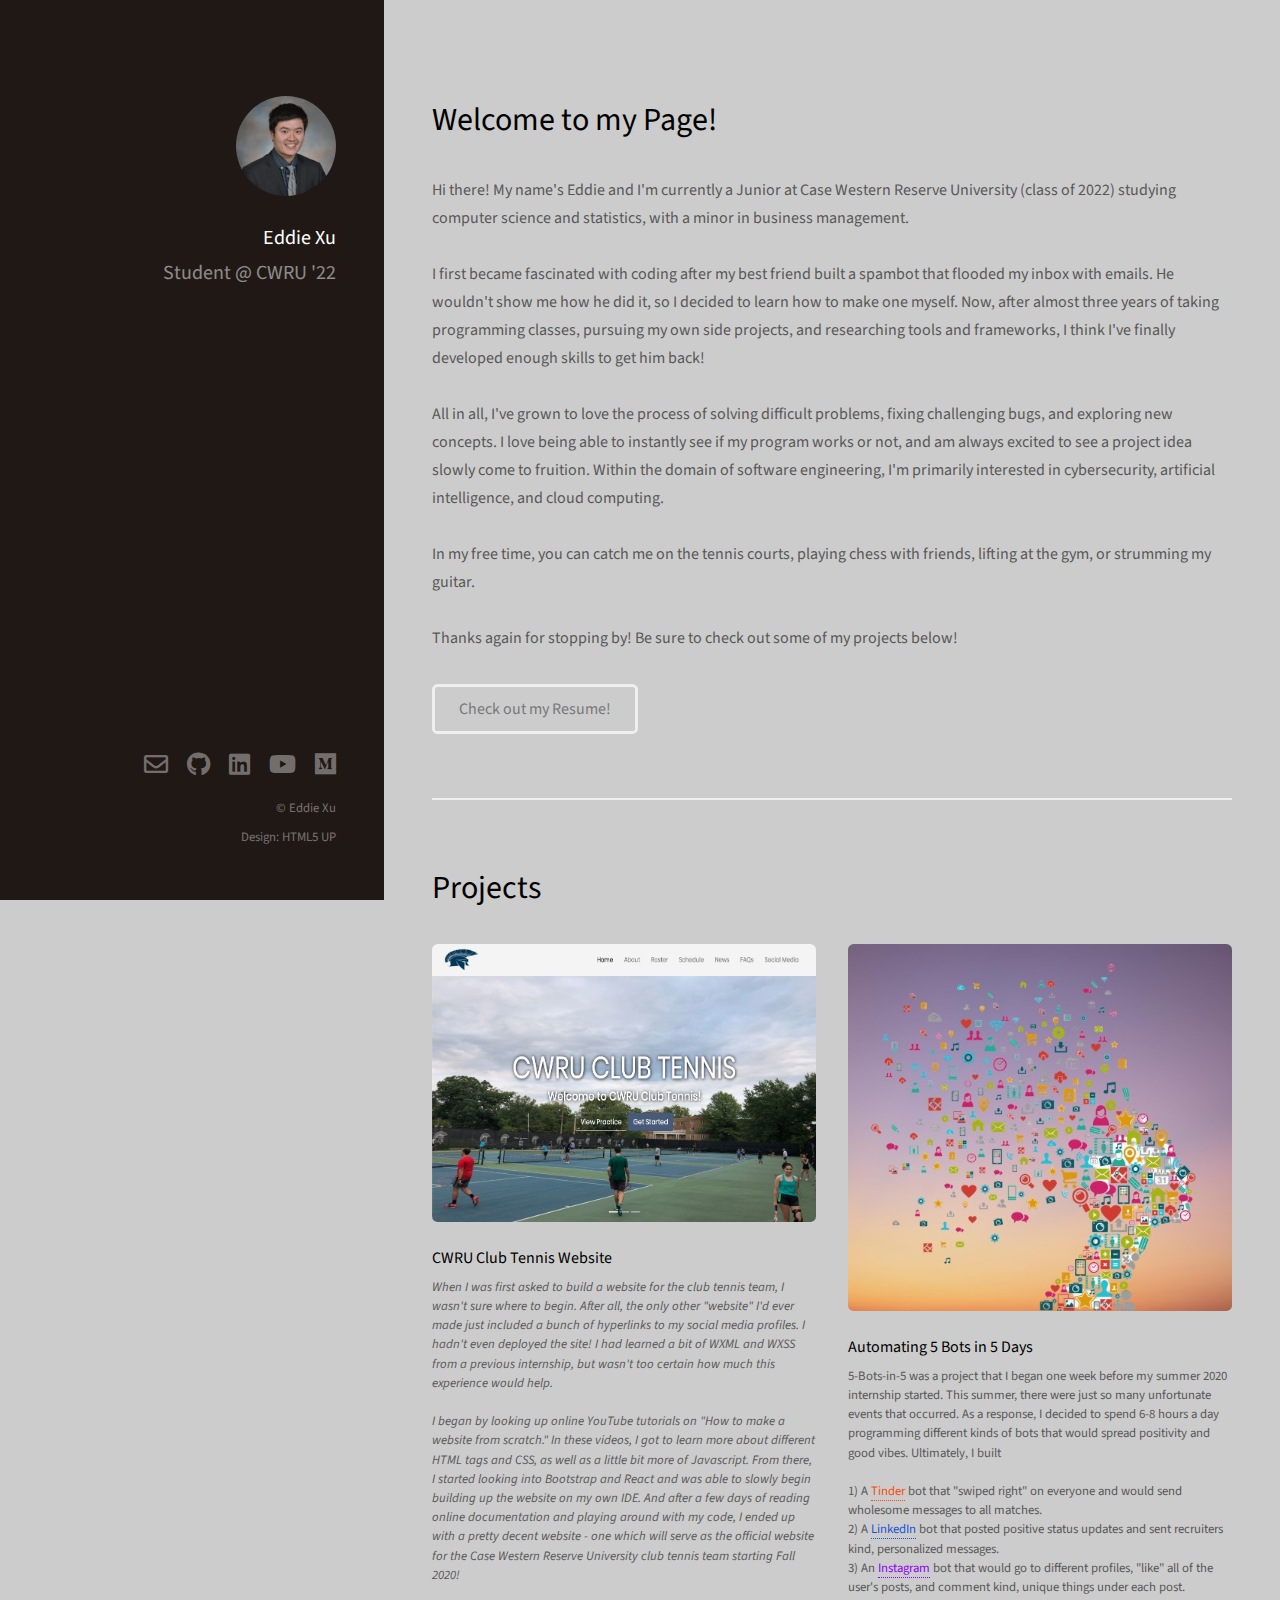
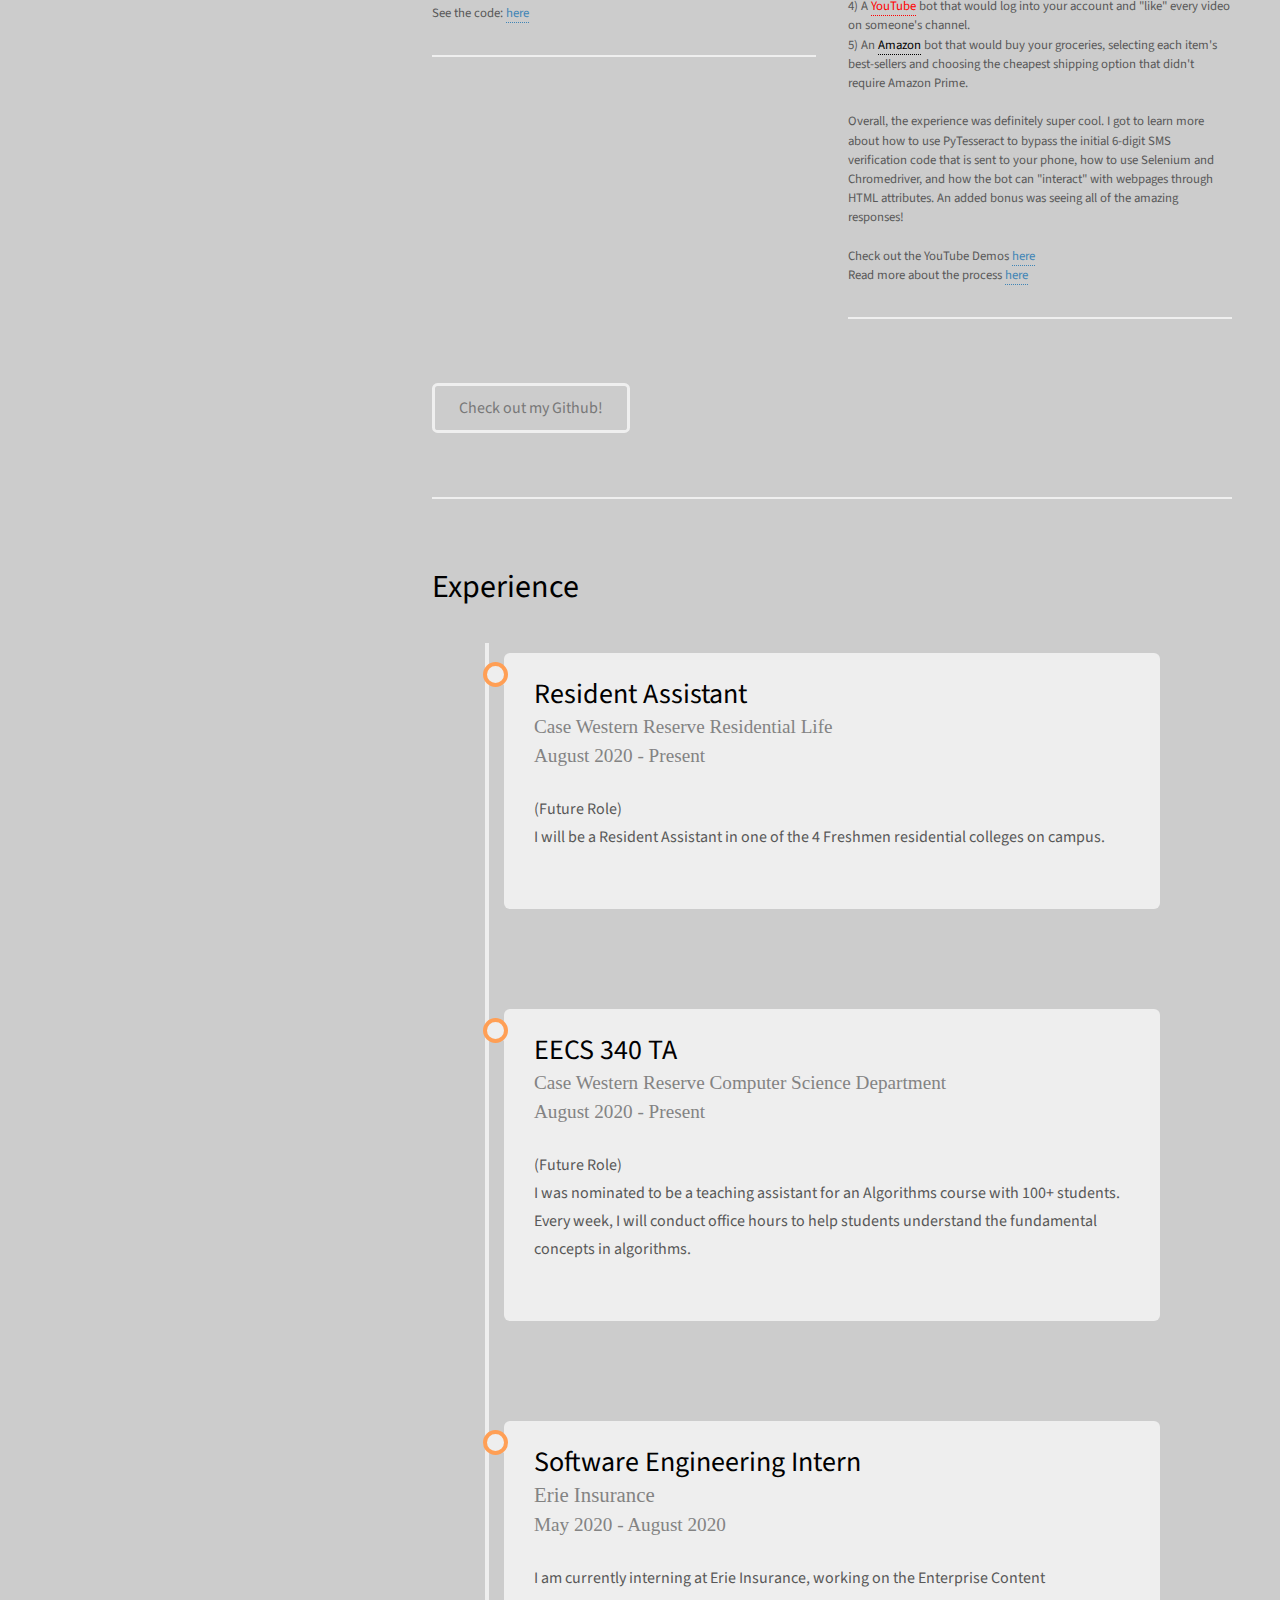
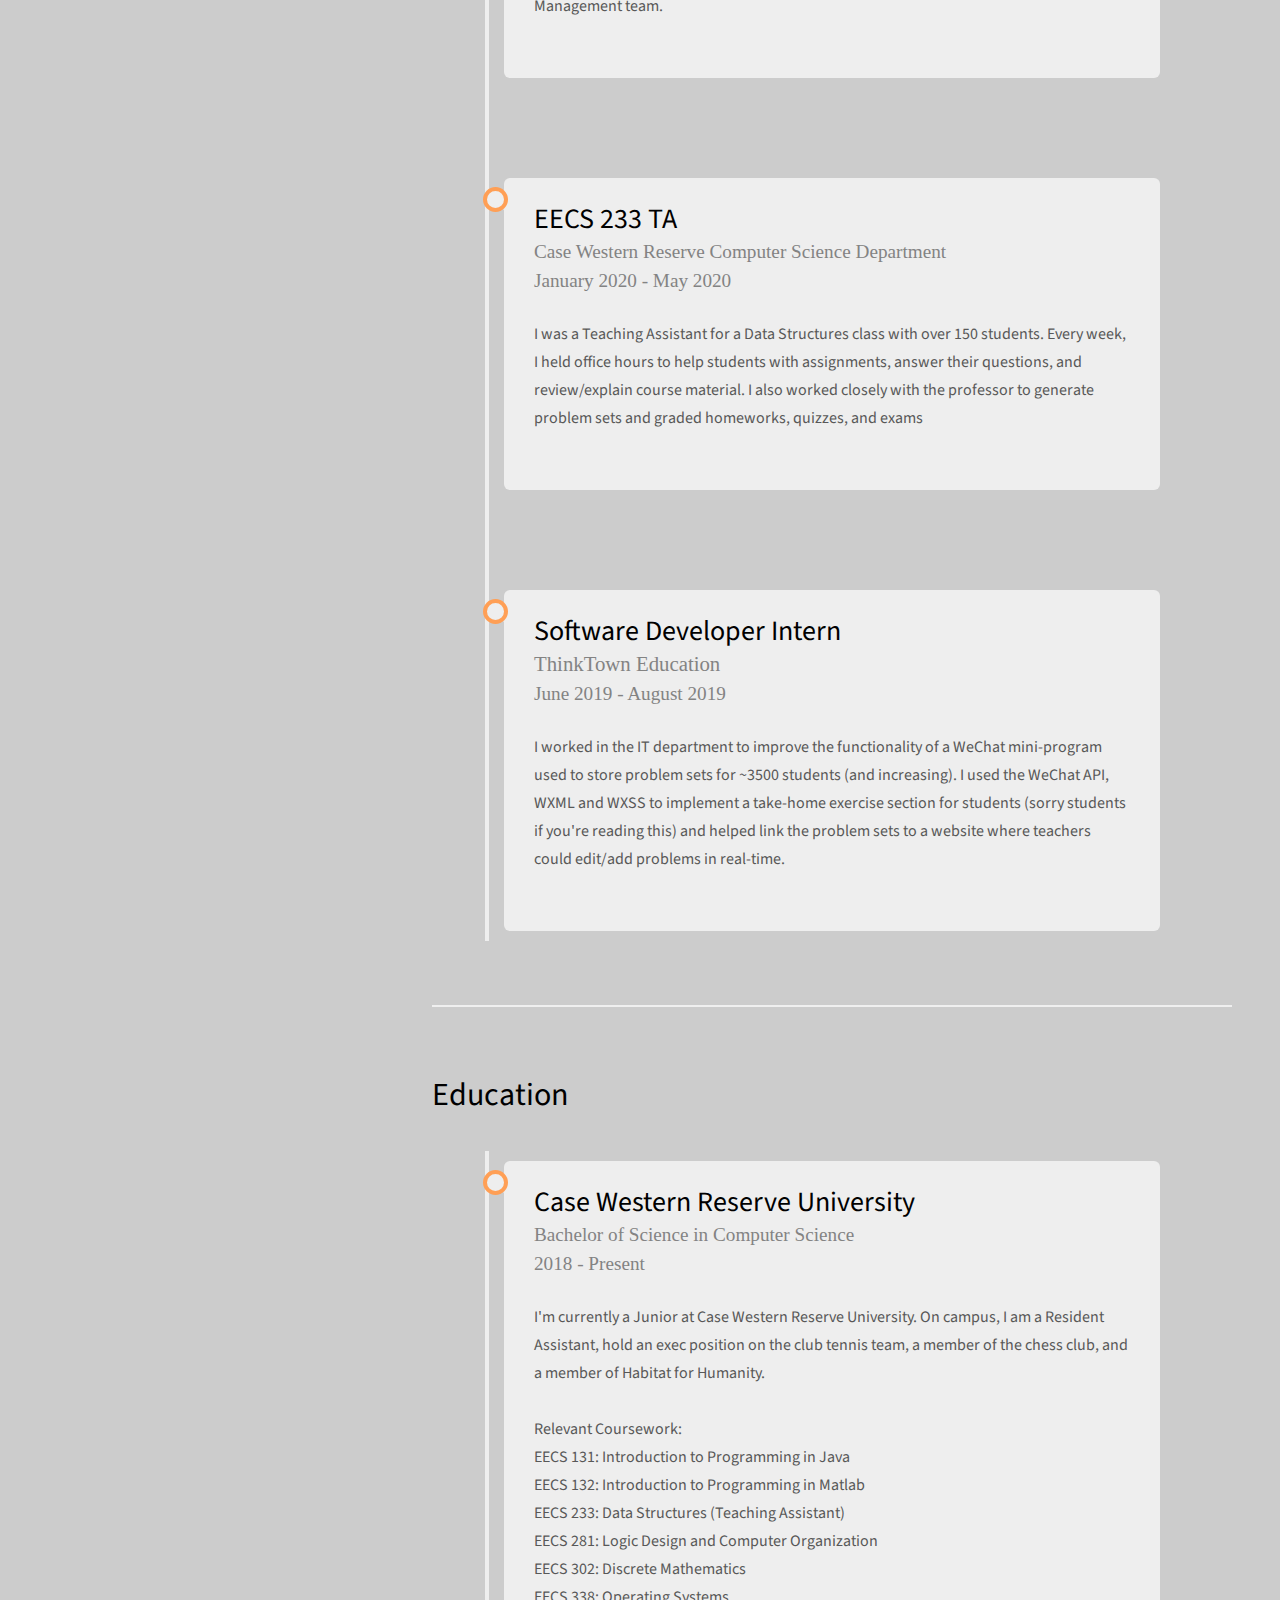
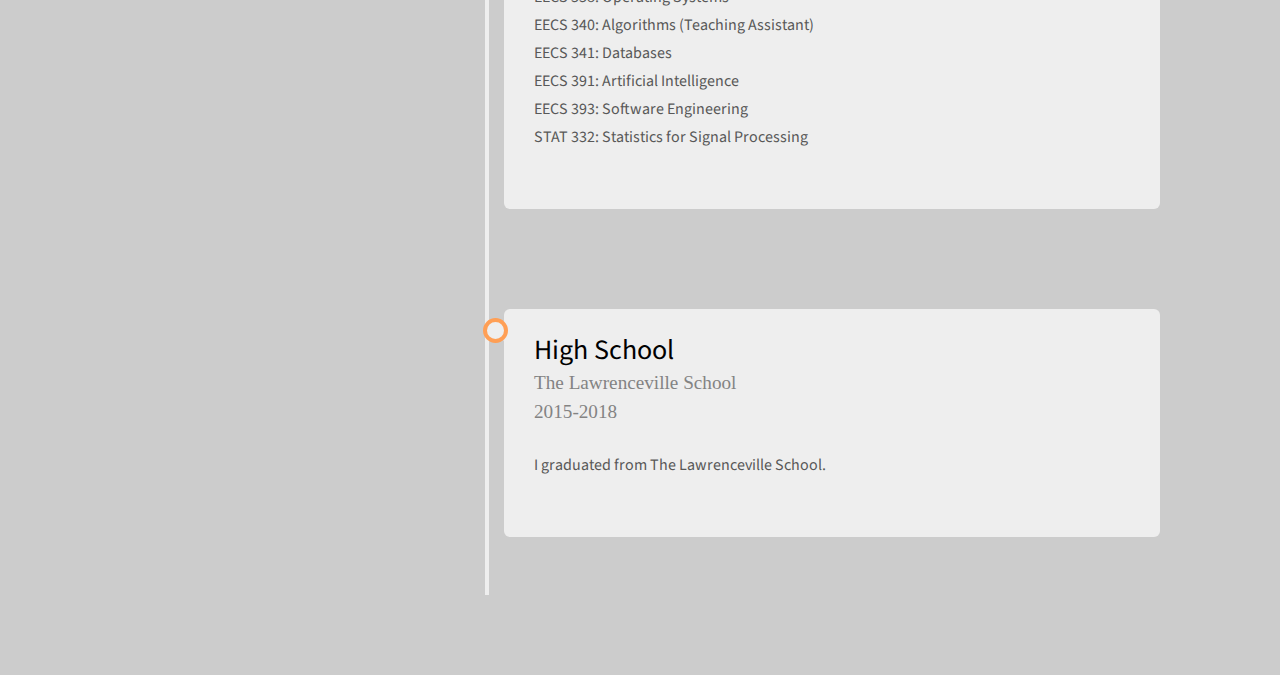
==== eddiexu123.html @ 720668e6 "Updated website" ====
<!DOCTYPE HTML>
<!--
	Strata by HTML5 UP
	html5up.net | @ajlkn
	Free for personal and commercial use under the CCA 3.0 license (html5up.net/license)
-->
<html>
	<head>
		<link rel="icon" href="https://encrypted-tbn0.gstatic.com/images?q=tbn:ANd9GcTIKmUkwgBymDZNX4EAbMFmcF3PbiPDv_qMuWiGupL3KAGwLGal">
		<title>Eddie Xu</title>
		<meta charset="utf-8" />
		<meta name="viewport" content="width=device-width, initial-scale=1, user-scalable=no" />
		<link rel="stylesheet" href="assets/css/main.css" />
	</head>
	<body class="is-preload">

		<!-- Header -->
			<header id="header">
				<div class="inner">
					<a href="#" class="image avatar"><img src="images/avatar.png" alt="headshot of me" /></a>
					<h1><strong>Eddie Xu</strong></h1>
					<h1>Student @ CWRU '22</h1>
					<h1></h1>
				</div>
			</header>
		<!-- Main -->
			<div id="main">
				<!-- One --> 
					<section id="one">
						<header class="major">
							<h2>Welcome to my Page!</h2>
						</header>
						<p>Hi there! My name's Eddie and I'm currently a Junior at Case Western Reserve University (class of 2022) studying computer science
                            and statistics, with a minor in business management. 
                            <br/>
                            <br/>
							I first became fascinated with coding after my best friend built a spambot that flooded
							my inbox with emails. He wouldn't show me how he did it, so I decided to learn how to make one myself.
							 Now, after almost three years of taking programming
							classes, pursuing my own side projects, and researching tools and frameworks, I think I've finally developed enough
							skills to get him back! <br/> <br/>
							All in all, I've grown to love the process of solving difficult problems, fixing challenging bugs, and exploring new concepts.
							I love being able to instantly see if my program works or not, and am always excited to see a project idea slowly come to fruition. Within the domain of software engineering, I'm primarily interested
							in cybersecurity, artificial intelligence, and cloud computing.
                        <br/>
                        <br/>
						In my free time, you can catch me on the tennis courts, playing chess with friends, lifting at the gym, 
						or strumming my guitar.
						<br/>
						<br/>
						Thanks again for stopping by! Be sure to check out some of my projects below!
                        </p>
                        <ul class="actions">
							<li><a href="resume.html" target="_blank" class="button">Check out my Resume!</a></li>
						</ul>
					</section>

				<!-- Two -->
					<section id="two">
						<h2>Projects</h2>
						<div class="row">
							<article class="col-6 col-12-xsmall work-item">
								<a href="http://eddiexu123.com/Club_Tennis.github.io/" target="_blank" class="image fit thumb"><img src="images/ResizedTennis.png" alt="" /></a>
								<h3>CWRU Club Tennis Website</h3>
								<p><em>When I was first asked to build a website for the club tennis team, I wasn't sure where to begin. After all, the only 
									other "website" I'd ever made just included a bunch of hyperlinks to my social media profiles. I hadn't even deployed the site!
									I had learned a bit of WXML and WXSS from a previous internship, but wasn't too certain how much this experience would help.
									<br/>
									<br/>
									I began by looking up online YouTube tutorials on "How to make a website from scratch." 
									In these videos, I got to learn more about different HTML tags and CSS, as well as a little bit more of Javascript. From there, I started looking into Bootstrap and React and 
									was able to slowly begin building up the website on my own IDE. 
									And after a few days of reading online documentation and playing around with my code, I ended up with a pretty decent website - one which will 
									serve as the official website for the Case Western Reserve University club tennis team starting Fall 2020!
								</em>
								<br>
								<br>See the code: <a href="https://github.com/EddieXu123/Club_Tennis.github.io" target="_blank">here</a><br>

								</p>
								<hr />
							</article>
							<article class="col-6 col-12-xsmall work-item">
								<a href="https://medium.com/@eddiexu82/automating-5-bots-in-5-days-to-spread-positivity-fb41938378a8?sk=57a94dd1039ff2979ae5fad5c39fa1f2" target="_blank" class="image fit thumb"><img src="images/5BotsSecond.jpg" alt="" /></a>
								<h3>Automating 5 Bots in 5 Days</h3>
								<p><em></em>
									5-Bots-in-5 was a project that I began one week before my summer 2020 internship started. This summer,
									there were just so many unfortunate events that occurred. As a response, I decided to spend 6-8 hours
									a day programming different kinds of bots that would spread positivity and good vibes. Ultimately, I built <br/> <br/>
									
								1) A <a href="https://github.com/EddieXu123/Tinder-Bot" target="_blank" style="color: rgb(243, 78, 13);">Tinder</a> bot that "swiped right" on everyone and would send wholesome messages to all matches. <br/>
									2) A <a href="https://github.com/EddieXu123/LinkedIn-Bot" target="_blank" style="color: rgb(23, 84, 216);">LinkedIn</a> bot that posted positive status updates and sent recruiters kind, personalized messages. <br/>
									3) An <a href="https://github.com/EddieXu123/Instagram-Bot" target="_blank" style="color: rgb(140, 0, 255);">Instagram</a> bot that would go to different profiles, "like" all of the user's posts, and comment kind, unique things under each post. <br/>
									4) A <a href="https://github.com/EddieXu123/YouTube-Bot" target="_blank" style="color: rgb(255, 0, 0);">YouTube</a> bot that would log into your account and "like" every video on someone's channel. <br/>
									5) An <a href="https://github.com/EddieXu123/Amazon-Bot" target="_blank" style="color: black;">Amazon</a> bot that would buy your groceries, selecting each item's best-sellers and choosing the cheapest shipping option that didn't require Amazon Prime.<br/> <br/>
									
									Overall, the experience was definitely super cool. I got to learn more about how to use PyTesseract to bypass the initial 6-digit SMS verification code that is sent to your phone,
									how to use Selenium and Chromedriver, and how the bot can "interact" with webpages through HTML attributes. An added bonus was seeing all of the amazing responses!
									
									<br>
								<br>Check out the YouTube Demos <a href="https://www.youtube.com/watch?v=eAk1ycmsU3k&list=PLg76_aKUZhsm9QYF74HHSk4WILZ9sQ-uK" target="_blank">here</a>
								<br>Read more about the process <a href="https://medium.com/@eddiexu82/automating-5-bots-in-5-days-to-spread-positivity-fb41938378a8?sk=57a94dd1039ff2979ae5fad5c39fa1f2" target="_blank">here</a><br>
								</p>
								<hr/>
							</article>
						</div>
						<ul class="actions">
							<li><a href="https://github.com/eddiexu123" target="_blank" class="button">Check out my Github!</a></li>
						</ul>
					</section>

					<section id="three">
						<h2>Experience</h2>
					

						<div class="timeline">
							<div class="container left">
								<div class="content">
								  <h4 style="font-size: 175%;">Resident Assistant</h4>
								  <h7 style="font-size: 120%;">Case Western Reserve Residential Life
									  <br/>August 2020 - Present</h7>
								  <p>(Future Role)<br/> I will be a Resident Assistant in one of the 4 Freshmen residential colleges on campus.
								  </p>
								</div>
							  </div>
							  <div>
								<h2>
									<br/>
								</h2>
							</div>
							<div class="container left">
							  <div class="content">
								<h4 style="font-size: 175%;">EECS 340 TA</h4>
								<h7 style="font-size: 120%;">Case Western Reserve Computer Science Department
									<br/>August 2020 - Present</h7>
								<p>(Future Role)<br/> I was nominated to be a teaching assistant for an Algorithms course with 100+ students. 
									Every week, I will conduct office hours to help students understand the fundamental concepts in algorithms.
								</p>
							  </div>
							</div>
							<div>
								<h2>
									<br/>
								</h2>
							</div>
							<div class="container left">
								<div class="content">
								<h4 style="font-size: 175%;">Software Engineering Intern</h4>
								<h7 style="font-size: 130%;">Erie Insurance</h7>
								<h7 style="font-size: 120%;"><br/>May 2020 - August 2020</h7>
								<p>I am currently interning at Erie Insurance, working on the Enterprise Content Management team.
									<!--At Erie Insurance, I worked on the Enterprise Content Management team to write JUnit test classes to improve 
									code coverage. For my intern project, I built an app...-->
								</p>
								</div>
							  </div>
							  <div>
								<h2>
									<br/>
								</h2>
							</div>
							  <div class="container left">
								<div class="content">
									<h4 style="font-size: 175%;">EECS 233 TA</h4>
									<h7 style="font-size: 120%;">Case Western Reserve Computer Science Department<br/>January 2020 - May 2020</h7>
									<p>I was a Teaching Assistant for a Data Structures class with over 150 students. Every week,
										I held office hours to help students with assignments, answer their questions, and review/explain
										course material. I also worked closely with the professor to generate problem sets
										and graded homeworks, quizzes, and exams
									</p>
								</div>
							  </div>
							  <div>
								<h2>
									<br/>
								</h2>
							</div>
							  <div class="container left">
								<div class="content">
									<h4 style="font-size: 175%;">Software Developer Intern</h4>
									<h7 style="font-size: 130%;">ThinkTown Education</h7>
									<h7 style="font-size: 120%;"><br/>June 2019 - August 2019</h7>
									<p>I worked in the IT department to improve the functionality of
										a WeChat mini-program used to store problem sets for ~3500 students (and increasing).
										I used the WeChat API, WXML and WXSS to implement a take-home exercise section for students 
										(sorry students if you're reading this) and helped link the problem sets to a website where
										teachers could edit/add problems in real-time.
									</p>
								</div>
							  </div>
						</div>
					</section>


					<section id="three">
						<h2>Education</h2>
					

						<div class="timeline">
							<div class="container left">
							  <div class="content">
								<h4 style="font-size: 175%;">Case Western Reserve University</h4>
								<h7 style="font-size: 120%;">Bachelor of Science in Computer Science <br/> 2018 - Present</h7>
								<p>I'm currently a Junior at Case Western Reserve University. On campus, I am 
									a Resident Assistant, hold an exec position on the club tennis team, a member of the chess
									club, and a member of Habitat for Humanity.
									<br/> <br/>
									Relevant Coursework: <br/>
									EECS 131: Introduction to Programming in Java<br/>
									EECS 132: Introduction to Programming in Matlab<br/>
									EECS 233: Data Structures (Teaching Assistant) <br/>
									EECS 281: Logic Design and Computer Organization<br/>
									EECS 302: Discrete Mathematics<br/>
									EECS 338: Operating Systems <br/>
									EECS 340: Algorithms (Teaching Assistant)<br/>
									EECS 341: Databases <br/>
									EECS 391: Artificial Intelligence <br/>
									EECS 393: Software Engineering<br/>
									STAT 332: Statistics for Signal Processing
								</p>
							  </div>
							</div>
							<div>
								<h2>
									<br/>
								</h2>
							</div>
							<div class="container left">
								<div class="content">
								<h4 style="font-size: 175%;">High School</h4>
								<h7 style="font-size: 120%;">The Lawrenceville School<br/>2015-2018</h7>
								<p>I graduated from The Lawrenceville School.
								</p>
								</div>
							  </div>
							  <div>
								<h2>
									<br/>
								</h2>
							
						</div>
					</section>
			</div>

		<!-- Footer -->
			<footer id="footer">
				<div class="inner">
					<ul class="icons">
						<li><a href="mailto:eddiexu82@gmail.com" target="_blank" class="icon fa-envelope"></a><span class="label"></span></li>
						<li><a href="https://github.com/eddiexu123" target="_blank" class="icon brands fa-github"><span class="label">Github</span></a></li>
						<li><a href="https://linkedin.com/in/eddiexu123/" target="_blank" class="icon brands fa-linkedin"><span class="label">LinkedIn</span></a></li>
						<li><a href="https://www.youtube.com/channel/UCbD7T3iajJLVrRbjrKz-dlQ" target="_blank" class="icon brands fab fa-youtube"><span class="label">YouTube</span></a></li>
						<li><a href="https://medium.com/@eddiexu82" target="_blank" class="icon brands fab fa-medium"><span class="label">Medium</span></a></li>
                    </ul>
					<ul class="copyright">
						<li>&copy; Eddie Xu</li><li>Design: <a href="http://html5up.net" target="_blank" style="border-bottom: none;">HTML5 UP</a></li>
					</ul>
				</div>
			</footer>

		<!-- Scripts -->
			<script src="assets/js/jquery.min.js"></script>
			<script src="assets/js/jquery.poptrox.min.js"></script>
			<script src="assets/js/browser.min.js"></script>
			<script src="assets/js/breakpoints.min.js"></script>
			<script src="assets/js/util.js"></script>
			<script src="assets/js/main.js"></script>

	</body>
</html>
---- assets/css/main.css ----
@import url("fontawesome-all.min.css");
@import url("https://fonts.googleapis.com/css?family=Source+Sans+Pro:400,400italic");

/*
	Strata by HTML5 UP
	html5up.net | @ajlkn
	Free for personal and commercial use under the CCA 3.0 license (html5up.net/license)
*/

html, body, div, span, applet, object,
iframe, h1, h2, h3, h4, h5, h6, p, blockquote,
pre, a, abbr, acronym, address, big, cite,
code, del, dfn, em, img, ins, kbd, q, s, samp,
small, strike, strong, sub, sup, tt, var, b,
u, i, center, dl, dt, dd, ol, ul, li, fieldset,
form, label, legend, table, caption, tbody,
tfoot, thead, tr, th, td, article, aside,
canvas, details, embed, figure, figcaption,
footer, header, hgroup, menu, nav, output, ruby,
section, summary, time, mark, audio, video {
	margin: 0;
	padding: 0;
	border: 0;
	font-size: 100%;
	font: inherit;
	vertical-align: baseline;}

article, aside, details, figcaption, figure,
footer, header, hgroup, menu, nav, section {
	display: block;}

body {
	line-height: 1;
}

ol, ul {
	list-style: none;
}

blockquote, q {
	quotes: none;
}

	blockquote:before, blockquote:after, q:before, q:after {
		content: '';
		content: none;
	}

table {
	border-collapse: collapse;
	border-spacing: 0;
}

body {
	-webkit-text-size-adjust: none;
}

mark {
	background-color: transparent;
	color: inherit;
}

input::-moz-focus-inner {
	border: 0;
	padding: 0;
}

input, select, textarea {
	-moz-appearance: none;
	-webkit-appearance: none;
	-ms-appearance: none;
	appearance: none;
}

/* Basic */

	html {
		box-sizing: border-box;
	}

	*, *:before, *:after {
		box-sizing: inherit;
	}

	body {
		background: #fff;
	}

		body.is-preload *, body.is-preload *:before, body.is-preload *:after {
			-moz-animation: none !important;
			-webkit-animation: none !important;
			-ms-animation: none !important;
			animation: none !important;
			-moz-transition: none !important;
			-webkit-transition: none !important;
			-ms-transition: none !important;
			transition: none !important;
		}

	body, input, select, textarea {
		color: #585858;
		font-family: "Source Sans Pro", Helvetica, sans-serif;
		font-size: 16pt;
		font-weight: 400;
		line-height: 1.75em;
	}

	a {
		-moz-transition: color 0.2s ease-in-out, border-color 0.2s ease-in-out;
		-webkit-transition: color 0.2s ease-in-out, border-color 0.2s ease-in-out;
		-ms-transition: color 0.2s ease-in-out, border-color 0.2s ease-in-out;
		transition: color 0.2s ease-in-out, border-color 0.2s ease-in-out;
		border-bottom: dotted 1px;
		color: #4085b6;
		text-decoration: none;
	}

		a:hover {
			border-bottom-color: transparent;
			color: rgb(75, 103, 124) !important;
			text-decoration: none;
		}

	strong, b {
		color: #535353;
		font-weight: 400;
	}

	em, i {
		font-style: italic;
	}

	p {
		margin: 0 0 2em 0;
	}

	h1, h2, h3, h4, h5, h6 {
		color: #000000;
		font-weight: 400;
		line-height: 1em;
		margin: 0 0 1em 0;
	}

		h1 a, h2 a, h3 a, h4 a, h5 a, h6 a {
			color: inherit;
			text-decoration: none;
		}

	h1 {
		font-size: 2em;
		line-height: 1.5em;
	}

	h2 {
		font-size: 2em;
		line-height: 1.5em;
	}

	h3 {
		font-size: 1.25em;
		line-height: 1.5em;
	}

	h4 {
		font-size: 1.1em;
		line-height: 1.5em;
	}

	h5 {
		font-size: 0.9em;
		line-height: 1.5em;
	}

	h6 {
		font-size: 0.7em;
		line-height: 1.5em;
	}

	sub {
		font-size: 0.8em;
		position: relative;
		top: 0.5em;
	}

	sup {
		font-size: 0.8em;
		position: relative;
		top: -0.5em;
	}

	hr {
		border: 0;
		border-bottom: solid 2px #efefef;
		margin: 2em 0;
	}

		hr.major {
			margin: 3em 0;
		}

	blockquote {
		border-left: solid 6px #efefef;
		font-style: italic;
		margin: 0 0 2em 0;
		padding: 0.5em 0 0.5em 1.5em;
	}

	code {
		background: #f7f7f7;
		border-radius: 0.35em;
		border: solid 2px #efefef;
		font-family: "Courier New", monospace;
		font-size: 0.9em;
		margin: 0 0.25em;
		padding: 0.25em 0.65em;
	}

	pre {
		-webkit-overflow-scrolling: touch;
		font-family: "Courier New", monospace;
		font-size: 0.9em;
		margin: 0 0 2em 0;
	}

		pre code {
			display: block;
			line-height: 1.75em;
			padding: 1em 1.5em;
			overflow-x: auto;
		}

	.align-left {
		text-align: left;
	}

	.align-center {
		text-align: center;
	}

	.align-right {
		text-align: right;
	}

	* {
		box-sizing: border-box;
	  }
	  
	  /* Set a background color */
	  body {
		background-color: #cccccc;
		font-family: "Source Sans Pro", Helvetica, sans-serif;
	  }
	  
	  /* The actual timeline (the vertical ruler) */
	  .timeline {
		position: relative;
		max-width: 1000px;
		margin: 0 auto;
	  }
	  
	  /* The actual timeline (the vertical ruler) */
	  .timeline::after {
		content: '';
		position: absolute;
		width: 4px;
		background-color: rgb(238, 238, 238);
		top: 0;
		bottom: 0;
		left: 7%;
		margin-left: -3px;
	  }
	  
	  /* Container around content */
	  .container {
		padding: 10px 40px;
		position: relative;
		background-color: inherit;
		width: 50%;
	  }
	  
	  /* Place the container to the left */
	  .left {
		left: 0;
	  }
	  
	  /* Place the container to the right */
	  .right {
		left: 50%;
	  }

	  /* Add arrows to the right container (pointing left) */
	  .right::before {
		content: " ";
		height: 0;
		position: absolute;
		top: 22px;
		width: 0;
		z-index: 1;
		left: 30px;
		border: medium solid rgb(238, 238, 238);
		border-width: 10px 10px 10px 0;
		border-color: transparent rgb(238, 238, 238) transparent transparent;
	  }

	  /* The circles on the timeline */
	  .container::after {
		content: '';
		position: absolute;
		width: 25px;
		height: 25px;
		right: 94%;
		background-color: rgb(238, 238, 238);
		border: 4px solid #FF9F55;
		top: 19px;
		border-radius: 50%;
		z-index: 1;
	  }
	  
	  /* Fix the circle for containers on the right side */
	  .right::after {
		left: -16px;
	  }
	  
	  /* The actual content */
	  .content {
		padding: 20px 30px;
		background-color: rgb(238, 238, 238);
		position: relative;
		border-radius: 6px;
	  }

	  .content h7 {
		  font-family: 'Times New Roman', Times, serif;
		  position: relative;
		  top: -30px;
		  color: rgb(131, 131, 131);
	  }

	  .content p {
		  position: relative;
		  top: -6px;
	  }

	  /* Add arrows to the right container (pointing left) */
.left::before {
	content: " ";
	height: 0;
	position: absolute;
	top: 22px;
	width: 0;
	z-index: 1;
	left: 30px;
	border: medium solid rgb(238, 238, 238);
	border-width: 10px 10px 10px 0;
	border-color: transparent rgb(238, 238, 238) transparent transparent;
  }
	  
	  /* Media queries - Responsive timeline on screens less than 600px wide */
	  @media screen and (max-width: 600px) {
	  /* Place the timelime to the left */
		.timeline::after {
			position: relative;
		  	left: 4%;
		}
	  
	  /* Full-width containers */
		.container {
		  width: 100%;
		  padding-left: 70px;
		  padding-right: 25px;
		}
	  
	  /* Make sure that all arrows are pointing leftwards */
		.container::before {
		  left: 60px;
		  border: medium solid rgb(238, 238, 238);
		  border-width: 10px 10px 10px 0;
		  border-color: transparent rgb(238, 238, 238) transparent transparent;
		}
	  
	  /* Make sure all circles are at the same spot */
		.left::after, .right::after {
		  left: 15px;
		}
	  
	  /* Make all right containers behave like the left ones */
		.right {
		  left: 0%;
		}
	  }
/* Container */
	.container {
		margin: 0 auto;
		max-width: calc(100% - 4em);
		width: 100%;
	}

		.container.xsmall {
			width: 25%;
		}

		.container.small {
			width: 50%;
		}

		.container.medium {
			width: 75%;
		}

		.container.large {
			width: 125%;
		}

		.container.xlarge {
			width: 150%;
		}

		.container.max {
			width: 100%;
		}

		@media screen and (max-width: 980px) {
			.container {
				width: 100% !important;
				max-width: 100% !important;
			}
		}

		@media screen and (max-width: 480px) {
			.container {
				max-width: calc(100% - 3em);
			}
		}

/* Row */

	.row {
		display: flex;
		flex-wrap: wrap;
		box-sizing: border-box;
		align-items: stretch;
	}

		.row > * {
			box-sizing: border-box;
		}

		.row.gtr-uniform > * > :last-child {
			margin-bottom: 0;
		}

		.row.aln-left {
			justify-content: flex-start;
		}

		.row.aln-center {
			justify-content: center;
		}

		.row.aln-right {
			justify-content: flex-end;
		}

		.row.aln-top {
			align-items: flex-start;
		}

		.row.aln-middle {
			align-items: center;
		}

		.row.aln-bottom {
			align-items: flex-end;
		}

		.row > .imp {
			order: -1;
		}

		.row > .col-1 {
			width: 8.33333%;
		}

		.row > .off-1 {
			margin-left: 8.33333%;
		}

		.row > .col-2 {
			width: 16.66667%;
			display: flex;
			align-items: center;
		}

		.row > .off-2 {
			margin-left: 16.66667%;
		}

		.row > .col-3 {
			width: 25%;
		}

		.row > .off-3 {
			margin-left: 25%;
		}

		.row > .col-4 {
			width: 33.33333%;
		}

		.row > .off-4 {
			margin-left: 33.33333%;
		}

		.row > .col-5 {
			width: 41.66667%;
		}

		.row > .off-5 {
			margin-left: 41.66667%;
		}

		.row > .col-6 {
			width: 50%;
		}

		.row > .off-6 {
			margin-left: 50%;
		}

		.row > .col-7 {
			width: 58.33333%;
		}

		.row > .off-7 {
			margin-left: 58.33333%;
		}

		.row > .col-8 {
			width: 66.66667%;
		}

		.row > .off-8 {
			margin-left: 66.66667%;
		}

		.row > .col-9 {
			width: 75%;
		}

		.row > .off-9 {
			margin-left: 75%;
		}

		.row > .col-10 {
			width: 83.33333%;
		}

		.row > .off-10 {
			margin-left: 83.33333%;
		}

		.row > .col-11 {
			width: 91.66667%;
		}

		.row > .off-11 {
			margin-left: 91.66667%;
		}

		.row > .col-12 {
			width: 100%;
		}

		.row > .off-12 {
			margin-left: 100%;
		}

		.row.gtr-0 {
			margin-top: 0;
			margin-left: 0em;
		}

			.row.gtr-0 > * {
				padding: 0 0 0 0em;
			}

			.row.gtr-0.gtr-uniform {
				margin-top: 0em;
			}

				.row.gtr-0.gtr-uniform > * {
					padding-top: 0em;
				}

		.row.gtr-25 {
			margin-top: 0;
			margin-left: -0.625em;
		}

			.row.gtr-25 > * {
				padding: 0 0 0 0.625em;
			}

			.row.gtr-25.gtr-uniform {
				margin-top: -0.625em;
			}

				.row.gtr-25.gtr-uniform > * {
					padding-top: 0.625em;
				}

		.row.gtr-50 {
			margin-top: 0;
			margin-left: -1.25em;
		}

			.row.gtr-50 > * {
				padding: 0 0 0 1.25em;
			}

			.row.gtr-50.gtr-uniform {
				margin-top: -1.25em;
			}

				.row.gtr-50.gtr-uniform > * {
					padding-top: 1.25em;
				}

		.row {
			margin-top: 0;
			margin-left: -2.5em;
		}

			.row > * {
				padding: 0 0 0 2.5em;
			}

			.row.gtr-uniform {
				margin-top: -2.5em;
			}

				.row.gtr-uniform > * {
					padding-top: 2.5em;
				}

		.row.gtr-150 {
			margin-top: 0;
			margin-left: -3.75em;
		}

			.row.gtr-150 > * {
				padding: 0 0 0 3.75em;
			}

			.row.gtr-150.gtr-uniform {
				margin-top: -3.75em;
			}

				.row.gtr-150.gtr-uniform > * {
					padding-top: 3.75em;
				}

		.row.gtr-200 {
			margin-top: 0;
			margin-left: -5em;
		}

			.row.gtr-200 > * {
				padding: 0 0 0 5em;
			}

			.row.gtr-200.gtr-uniform {
				margin-top: -5em;
			}

				.row.gtr-200.gtr-uniform > * {
					padding-top: 5em;
				}

		@media screen and (max-width: 1800px) {

			.row {
				display: flex;
				flex-wrap: wrap;
				box-sizing: border-box;
				align-items: stretch;
			}

				.row > * {
					box-sizing: border-box;
				}

				.row.gtr-uniform > * > :last-child {
					margin-bottom: 0;
				}

				.row.aln-left {
					justify-content: flex-start;
				}

				.row.aln-center {
					justify-content: center;
				}

				.row.aln-right {
					justify-content: flex-end;
				}

				.row.aln-top {
					align-items: flex-start;
				}

				.row.aln-middle {
					align-items: center;
				}

				.row.aln-bottom {
					align-items: flex-end;
				}

				.row > .imp-xlarge {
					order: -1;
				}

				.row > .col-1-xlarge {
					width: 8.33333%;
				}

				.row > .off-1-xlarge {
					margin-left: 8.33333%;
				}

				.row > .col-2-xlarge {
					width: 16.66667%;
				}

				.row > .off-2-xlarge {
					margin-left: 16.66667%;
				}

				.row > .col-3-xlarge {
					width: 25%;
				}

				.row > .off-3-xlarge {
					margin-left: 25%;
				}

				.row > .col-4-xlarge {
					width: 33.33333%;
				}

				.row > .off-4-xlarge {
					margin-left: 33.33333%;
				}

				.row > .col-5-xlarge {
					width: 41.66667%;
				}

				.row > .off-5-xlarge {
					margin-left: 41.66667%;
				}

				.row > .col-6-xlarge {
					width: 50%;
				}

				.row > .off-6-xlarge {
					margin-left: 50%;
				}

				.row > .col-7-xlarge {
					width: 58.33333%;
				}

				.row > .off-7-xlarge {
					margin-left: 58.33333%;
				}

				.row > .col-8-xlarge {
					width: 66.66667%;
				}

				.row > .off-8-xlarge {
					margin-left: 66.66667%;
				}

				.row > .col-9-xlarge {
					width: 75%;
				}

				.row > .off-9-xlarge {
					margin-left: 75%;
				}

				.row > .col-10-xlarge {
					width: 83.33333%;
				}

				.row > .off-10-xlarge {
					margin-left: 83.33333%;
				}

				.row > .col-11-xlarge {
					width: 91.66667%;
				}

				.row > .off-11-xlarge {
					margin-left: 91.66667%;
				}

				.row > .col-12-xlarge {
					width: 100%;
				}

				.row > .off-12-xlarge {
					margin-left: 100%;
				}

				.row.gtr-0 {
					margin-top: 0;
					margin-left: 0em;
				}

					.row.gtr-0 > * {
						padding: 0 0 0 0em;
					}

					.row.gtr-0.gtr-uniform {
						margin-top: 0em;
					}

						.row.gtr-0.gtr-uniform > * {
							padding-top: 0em;
						}

				.row.gtr-25 {
					margin-top: 0;
					margin-left: -0.625em;
				}

					.row.gtr-25 > * {
						padding: 0 0 0 0.625em;
					}

					.row.gtr-25.gtr-uniform {
						margin-top: -0.625em;
					}

						.row.gtr-25.gtr-uniform > * {
							padding-top: 0.625em;
						}

				.row.gtr-50 {
					margin-top: 0;
					margin-left: -1.25em;
				}

					.row.gtr-50 > * {
						padding: 0 0 0 1.25em;
					}

					.row.gtr-50.gtr-uniform {
						margin-top: -1.25em;
					}

						.row.gtr-50.gtr-uniform > * {
							padding-top: 1.25em;
						}

				.row {
					margin-top: 0;
					margin-left: -2.5em;
				}

					.row > * {
						padding: 0 0 0 2.5em;
					}

					.row.gtr-uniform {
						margin-top: -2.5em;
					}

						.row.gtr-uniform > * {
							padding-top: 2.5em;
						}

				.row.gtr-150 {
					margin-top: 0;
					margin-left: -3.75em;
				}

					.row.gtr-150 > * {
						padding: 0 0 0 3.75em;
					}

					.row.gtr-150.gtr-uniform {
						margin-top: -3.75em;
					}

						.row.gtr-150.gtr-uniform > * {
							padding-top: 3.75em;
						}

				.row.gtr-200 {
					margin-top: 0;
					margin-left: -5em;
				}

					.row.gtr-200 > * {
						padding: 0 0 0 5em;
					}

					.row.gtr-200.gtr-uniform {
						margin-top: -5em;
					}

						.row.gtr-200.gtr-uniform > * {
							padding-top: 5em;
						}

		}

		@media screen and (max-width: 1280px) {

			.row {
				display: flex;
				flex-wrap: wrap;
				box-sizing: border-box;
				align-items: stretch;
			}

				.row > * {
					box-sizing: border-box;
				}

				.row.gtr-uniform > * > :last-child {
					margin-bottom: 0;
				}

				.row.aln-left {
					justify-content: flex-start;
				}

				.row.aln-center {
					justify-content: center;
				}

				.row.aln-right {
					justify-content: flex-end;
				}

				.row.aln-top {
					align-items: flex-start;
				}

				.row.aln-middle {
					align-items: center;
				}

				.row.aln-bottom {
					align-items: flex-end;
				}

				.row > .imp-large {
					order: -1;
				}

				.row > .col-1-large {
					width: 8.33333%;
				}

				.row > .off-1-large {
					margin-left: 8.33333%;
				}

				.row > .col-2-large {
					width: 16.66667%;
				}

				.row > .off-2-large {
					margin-left: 16.66667%;
				}

				.row > .col-3-large {
					width: 25%;
				}

				.row > .off-3-large {
					margin-left: 25%;
				}

				.row > .col-4-large {
					width: 33.33333%;
				}

				.row > .off-4-large {
					margin-left: 33.33333%;
				}

				.row > .col-5-large {
					width: 41.66667%;
				}

				.row > .off-5-large {
					margin-left: 41.66667%;
				}

				.row > .col-6-large {
					width: 50%;
				}

				.row > .off-6-large {
					margin-left: 50%;
				}

				.row > .col-7-large {
					width: 58.33333%;
				}

				.row > .off-7-large {
					margin-left: 58.33333%;
				}

				.row > .col-8-large {
					width: 66.66667%;
				}

				.row > .off-8-large {
					margin-left: 66.66667%;
				}

				.row > .col-9-large {
					width: 75%;
				}

				.row > .off-9-large {
					margin-left: 75%;
				}

				.row > .col-10-large {
					width: 83.33333%;
				}

				.row > .off-10-large {
					margin-left: 83.33333%;
				}

				.row > .col-11-large {
					width: 91.66667%;
				}

				.row > .off-11-large {
					margin-left: 91.66667%;
				}

				.row > .col-12-large {
					width: 100%;
				}

				.row > .off-12-large {
					margin-left: 100%;
				}

				.row.gtr-0 {
					margin-top: 0;
					margin-left: 0em;
				}

					.row.gtr-0 > * {
						padding: 0 0 0 0em;
					}

					.row.gtr-0.gtr-uniform {
						margin-top: 0em;
					}

						.row.gtr-0.gtr-uniform > * {
							padding-top: 0em;
						}

				.row.gtr-25 {
					margin-top: 0;
					margin-left: -0.5em;
				}

					.row.gtr-25 > * {
						padding: 0 0 0 0.5em;
					}

					.row.gtr-25.gtr-uniform {
						margin-top: -0.5em;
					}

						.row.gtr-25.gtr-uniform > * {
							padding-top: 0.5em;
						}

				.row.gtr-50 {
					margin-top: 0;
					margin-left: -1em;
				}

					.row.gtr-50 > * {
						padding: 0 0 0 1em;
					}

					.row.gtr-50.gtr-uniform {
						margin-top: -1em;
					}

						.row.gtr-50.gtr-uniform > * {
							padding-top: 1em;
						}

				.row {
					margin-top: 0;
					margin-left: -2em;
				}

					.row > * {
						padding: 0 0 0 2em;
					}

					.row.gtr-uniform {
						margin-top: -2em;
					}

						.row.gtr-uniform > * {
							padding-top: 2em;
						}

				.row.gtr-150 {
					margin-top: 0;
					margin-left: -3em;
				}

					.row.gtr-150 > * {
						padding: 0 0 0 3em;
					}

					.row.gtr-150.gtr-uniform {
						margin-top: -3em;
					}

						.row.gtr-150.gtr-uniform > * {
							padding-top: 3em;
						}

				.row.gtr-200 {
					margin-top: 0;
					margin-left: -4em;
				}

					.row.gtr-200 > * {
						padding: 0 0 0 4em;
					}

					.row.gtr-200.gtr-uniform {
						margin-top: -4em;
					}

						.row.gtr-200.gtr-uniform > * {
							padding-top: 4em;
						}

		}

		@media screen and (max-width: 980px) {

			.row {
				display: flex;
				flex-wrap: wrap;
				box-sizing: border-box;
				align-items: stretch;
			}

				.row > * {
					box-sizing: border-box;
				}

				.row.gtr-uniform > * > :last-child {
					margin-bottom: 0;
				}

				.row.aln-left {
					justify-content: flex-start;
				}

				.row.aln-center {
					justify-content: center;
				}

				.row.aln-right {
					justify-content: flex-end;
				}

				.row.aln-top {
					align-items: flex-start;
				}

				.row.aln-middle {
					align-items: center;
				}

				.row.aln-bottom {
					align-items: flex-end;
				}

				.row > .imp-medium {
					order: -1;
				}

				.row > .col-1-medium {
					width: 8.33333%;
				}

				.row > .off-1-medium {
					margin-left: 8.33333%;
				}

				.row > .col-2-medium {
					width: 16.66667%;
				}

				.row > .off-2-medium {
					margin-left: 16.66667%;
				}

				.row > .col-3-medium {
					width: 25%;
				}

				.row > .off-3-medium {
					margin-left: 25%;
				}

				.row > .col-4-medium {
					width: 33.33333%;
				}

				.row > .off-4-medium {
					margin-left: 33.33333%;
				}

				.row > .col-5-medium {
					width: 41.66667%;
				}

				.row > .off-5-medium {
					margin-left: 41.66667%;
				}

				.row > .col-6-medium {
					width: 50%;
				}

				.row > .off-6-medium {
					margin-left: 50%;
				}

				.row > .col-7-medium {
					width: 58.33333%;
				}

				.row > .off-7-medium {
					margin-left: 58.33333%;
				}

				.row > .col-8-medium {
					width: 66.66667%;
				}

				.row > .off-8-medium {
					margin-left: 66.66667%;
				}

				.row > .col-9-medium {
					width: 75%;
				}

				.row > .off-9-medium {
					margin-left: 75%;
				}

				.row > .col-10-medium {
					width: 83.33333%;
				}

				.row > .off-10-medium {
					margin-left: 83.33333%;
				}

				.row > .col-11-medium {
					width: 91.66667%;
				}

				.row > .off-11-medium {
					margin-left: 91.66667%;
				}

				.row > .col-12-medium {
					width: 100%;
				}

				.row > .off-12-medium {
					margin-left: 100%;
				}

				.row.gtr-0 {
					margin-top: 0;
					margin-left: 0em;
				}

					.row.gtr-0 > * {
						padding: 0 0 0 0em;
					}

					.row.gtr-0.gtr-uniform {
						margin-top: 0em;
					}

						.row.gtr-0.gtr-uniform > * {
							padding-top: 0em;
						}

				.row.gtr-25 {
					margin-top: 0;
					margin-left: -0.5em;
				}

					.row.gtr-25 > * {
						padding: 0 0 0 0.5em;
					}

					.row.gtr-25.gtr-uniform {
						margin-top: -0.5em;
					}

						.row.gtr-25.gtr-uniform > * {
							padding-top: 0.5em;
						}

				.row.gtr-50 {
					margin-top: 0;
					margin-left: -1em;
				}

					.row.gtr-50 > * {
						padding: 0 0 0 1em;
					}

					.row.gtr-50.gtr-uniform {
						margin-top: -1em;
					}

						.row.gtr-50.gtr-uniform > * {
							padding-top: 1em;
						}

				.row {
					margin-top: 0;
					margin-left: -2em;
				}

					.row > * {
						padding: 0 0 0 2em;
					}

					.row.gtr-uniform {
						margin-top: -2em;
					}

						.row.gtr-uniform > * {
							padding-top: 2em;
						}

				.row.gtr-150 {
					margin-top: 0;
					margin-left: -3em;
				}

					.row.gtr-150 > * {
						padding: 0 0 0 3em;
					}

					.row.gtr-150.gtr-uniform {
						margin-top: -3em;
					}

						.row.gtr-150.gtr-uniform > * {
							padding-top: 3em;
						}

				.row.gtr-200 {
					margin-top: 0;
					margin-left: -4em;
				}

					.row.gtr-200 > * {
						padding: 0 0 0 4em;
					}

					.row.gtr-200.gtr-uniform {
						margin-top: -4em;
					}

						.row.gtr-200.gtr-uniform > * {
							padding-top: 4em;
						}

		}

		@media screen and (max-width: 736px) {

			.row {
				display: flex;
				flex-wrap: wrap;
				box-sizing: border-box;
				align-items: stretch;
			}

				.row > * {
					box-sizing: border-box;
				}

				.row.gtr-uniform > * > :last-child {
					margin-bottom: 0;
				}

				.row.aln-left {
					justify-content: flex-start;
				}

				.row.aln-center {
					justify-content: center;
				}

				.row.aln-right {
					justify-content: flex-end;
				}

				.row.aln-top {
					align-items: flex-start;
				}

				.row.aln-middle {
					align-items: center;
				}

				.row.aln-bottom {
					align-items: flex-end;
				}

				.row > .imp-small {
					order: -1;
				}

				.row > .col-1-small {
					width: 8.33333%;
				}

				.row > .off-1-small {
					margin-left: 8.33333%;
				}

				.row > .col-2-small {
					width: 16.66667%;
				}

				.row > .off-2-small {
					margin-left: 16.66667%;
				}

				.row > .col-3-small {
					width: 25%;
				}

				.row > .off-3-small {
					margin-left: 25%;
				}

				.row > .col-4-small {
					width: 33.33333%;
				}

				.row > .off-4-small {
					margin-left: 33.33333%;
				}

				.row > .col-5-small {
					width: 41.66667%;
				}

				.row > .off-5-small {
					margin-left: 41.66667%;
				}

				.row > .col-6-small {
					width: 50%;
				}

				.row > .off-6-small {
					margin-left: 50%;
				}

				.row > .col-7-small {
					width: 58.33333%;
				}

				.row > .off-7-small {
					margin-left: 58.33333%;
				}

				.row > .col-8-small {
					width: 66.66667%;
				}

				.row > .off-8-small {
					margin-left: 66.66667%;
				}

				.row > .col-9-small {
					width: 75%;
				}

				.row > .off-9-small {
					margin-left: 75%;
				}

				.row > .col-10-small {
					width: 83.33333%;
				}

				.row > .off-10-small {
					margin-left: 83.33333%;
				}

				.row > .col-11-small {
					width: 91.66667%;
				}

				.row > .off-11-small {
					margin-left: 91.66667%;
				}

				.row > .col-12-small {
					width: 100%;
				}

				.row > .off-12-small {
					margin-left: 100%;
				}

				.row.gtr-0 {
					margin-top: 0;
					margin-left: 0em;
				}

					.row.gtr-0 > * {
						padding: 0 0 0 0em;
					}

					.row.gtr-0.gtr-uniform {
						margin-top: 0em;
					}

						.row.gtr-0.gtr-uniform > * {
							padding-top: 0em;
						}

				.row.gtr-25 {
					margin-top: 0;
					margin-left: -0.375em;
				}

					.row.gtr-25 > * {
						padding: 0 0 0 0.375em;
					}

					.row.gtr-25.gtr-uniform {
						margin-top: -0.375em;
					}

						.row.gtr-25.gtr-uniform > * {
							padding-top: 0.375em;
						}

				.row.gtr-50 {
					margin-top: 0;
					margin-left: -0.75em;
				}

					.row.gtr-50 > * {
						padding: 0 0 0 0.75em;
					}

					.row.gtr-50.gtr-uniform {
						margin-top: -0.75em;
					}

						.row.gtr-50.gtr-uniform > * {
							padding-top: 0.75em;
						}

				.row {
					margin-top: 0;
					margin-left: -1.5em;
				}

					.row > * {
						padding: 0 0 0 1.5em;
					}

					.row.gtr-uniform {
						margin-top: -1.5em;
					}

						.row.gtr-uniform > * {
							padding-top: 1.5em;
						}

				.row.gtr-150 {
					margin-top: 0;
					margin-left: -2.25em;
				}

					.row.gtr-150 > * {
						padding: 0 0 0 2.25em;
					}

					.row.gtr-150.gtr-uniform {
						margin-top: -2.25em;
					}

						.row.gtr-150.gtr-uniform > * {
							padding-top: 2.25em;
						}

				.row.gtr-200 {
					margin-top: 0;
					margin-left: -3em;
				}

					.row.gtr-200 > * {
						padding: 0 0 0 3em;
					}

					.row.gtr-200.gtr-uniform {
						margin-top: -3em;
					}

						.row.gtr-200.gtr-uniform > * {
							padding-top: 3em;
						}

		}

		@media screen and (max-width: 480px) {

			.row {
				display: flex;
				flex-wrap: wrap;
				box-sizing: border-box;
				align-items: stretch;
			}

				.row > * {
					box-sizing: border-box;
				}

				.row.gtr-uniform > * > :last-child {
					margin-bottom: 0;
				}

				.row.aln-left {
					justify-content: flex-start;
				}

				.row.aln-center {
					justify-content: center;
				}

				.row.aln-right {
					justify-content: flex-end;
				}

				.row.aln-top {
					align-items: flex-start;
				}

				.row.aln-middle {
					align-items: center;
				}

				.row.aln-bottom {
					align-items: flex-end;
				}

				.row > .imp-xsmall {
					order: -1;
				}

				.row > .col-1-xsmall {
					width: 8.33333%;
				}

				.row > .off-1-xsmall {
					margin-left: 8.33333%;
				}

				.row > .col-2-xsmall {
					width: 16.66667%;
				}

				.row > .off-2-xsmall {
					margin-left: 16.66667%;
				}

				.row > .col-3-xsmall {
					width: 25%;
				}

				.row > .off-3-xsmall {
					margin-left: 25%;
				}

				.row > .col-4-xsmall {
					width: 33.33333%;
				}

				.row > .off-4-xsmall {
					margin-left: 33.33333%;
				}

				.row > .col-5-xsmall {
					width: 41.66667%;
				}

				.row > .off-5-xsmall {
					margin-left: 41.66667%;
				}

				.row > .col-6-xsmall {
					width: 50%;
				}

				.row > .off-6-xsmall {
					margin-left: 50%;
				}

				.row > .col-7-xsmall {
					width: 58.33333%;
				}

				.row > .off-7-xsmall {
					margin-left: 58.33333%;
				}

				.row > .col-8-xsmall {
					width: 66.66667%;
				}

				.row > .off-8-xsmall {
					margin-left: 66.66667%;
				}

				.row > .col-9-xsmall {
					width: 75%;
				}

				.row > .off-9-xsmall {
					margin-left: 75%;
				}

				.row > .col-10-xsmall {
					width: 83.33333%;
				}

				.row > .off-10-xsmall {
					margin-left: 83.33333%;
				}

				.row > .col-11-xsmall {
					width: 91.66667%;
				}

				.row > .off-11-xsmall {
					margin-left: 91.66667%;
				}

				.row > .col-12-xsmall {
					width: 100%;
				}

				.row > .off-12-xsmall {
					margin-left: 100%;
				}

				.row.gtr-0 {
					margin-top: 0;
					margin-left: 0em;
				}

					.row.gtr-0 > * {
						padding: 0 0 0 0em;
					}

					.row.gtr-0.gtr-uniform {
						margin-top: 0em;
					}

						.row.gtr-0.gtr-uniform > * {
							padding-top: 0em;
						}

				.row.gtr-25 {
					margin-top: 0;
					margin-left: -0.375em;
				}

					.row.gtr-25 > * {
						padding: 0 0 0 0.375em;
					}

					.row.gtr-25.gtr-uniform {
						margin-top: -0.375em;
					}

						.row.gtr-25.gtr-uniform > * {
							padding-top: 0.375em;
						}

				.row.gtr-50 {
					margin-top: 0;
					margin-left: -0.75em;
				}

					.row.gtr-50 > * {
						padding: 0 0 0 0.75em;
					}

					.row.gtr-50.gtr-uniform {
						margin-top: -0.75em;
					}

						.row.gtr-50.gtr-uniform > * {
							padding-top: 0.75em;
						}

				.row {
					margin-top: 0;
					margin-left: -1.5em;
				}

					.row > * {
						padding: 0 0 0 1.5em;
					}

					.row.gtr-uniform {
						margin-top: -1.5em;
					}

						.row.gtr-uniform > * {
							padding-top: 1.5em;
						}

				.row.gtr-150 {
					margin-top: 0;
					margin-left: -2.25em;
				}

					.row.gtr-150 > * {
						padding: 0 0 0 2.25em;
					}

					.row.gtr-150.gtr-uniform {
						margin-top: -2.25em;
					}

						.row.gtr-150.gtr-uniform > * {
							padding-top: 2.25em;
						}

				.row.gtr-200 {
					margin-top: 0;
					margin-left: -3em;
				}

					.row.gtr-200 > * {
						padding: 0 0 0 3em;
					}

					.row.gtr-200.gtr-uniform {
						margin-top: -3em;
					}

						.row.gtr-200.gtr-uniform > * {
							padding-top: 3em;
						}

		}

/* Section/Article */

	section.special, article.special {
		text-align: center;
	}

	header p {
		color: #b2b2b2;
		position: relative;
		margin: 0 0 1.5em 0;
	}

	header h2 + p {
		font-size: 1.25em;
		margin-top: -1em;
		line-height: 1.5em;
	}

	header h3 + p {
		font-size: 1.1em;
		margin-top: -0.8em;
		line-height: 1.5em;
	}

	header h4 + p {
		font-size: 1.1em;
		margin-top: -0.8em;
		line-height: 1.5em;
	}
	header h5 + p,
	header h6 + p {
		font-size: 0.9em;
		margin-top: -0.6em;
		line-height: 1.5em;
	}

	header.major h2 {
		font-size: 2em;
	}

/* Form */

	form {
		margin: 0 0 2em 0;
	}

	label {
		color: #787878;
		display: block;
		font-size: 0.9em;
		font-weight: 400;
		margin: 0 0 1em 0;
	}

	input[type="text"],
	input[type="password"],
	input[type="email"],
	select,
	textarea {
		-moz-appearance: none;
		-webkit-appearance: none;
		-ms-appearance: none;
		appearance: none;
		background: #f7f7f7;
		border-radius: 0.35em;
		border: solid 2px transparent;
		color: inherit;
		display: block;
		outline: 0;
		padding: 0 0.75em;
		text-decoration: none;
		width: 100%;
	}

		input[type="text"]:invalid,
		input[type="password"]:invalid,
		input[type="email"]:invalid,
		select:invalid,
		textarea:invalid {
			box-shadow: none;
		}

		input[type="text"]:focus,
		input[type="password"]:focus,
		input[type="email"]:focus,
		select:focus,
		textarea:focus {
			border-color: #49bf9d;
		}

	select {
		background-image: url("data:image/svg+xml;charset=utf8,%3Csvg xmlns='http://www.w3.org/2000/svg' width='40' height='40' preserveAspectRatio='none' viewBox='0 0 40 40'%3E%3Cpath d='M9.4,12.3l10.4,10.4l10.4-10.4c0.2-0.2,0.5-0.4,0.9-0.4c0.3,0,0.6,0.1,0.9,0.4l3.3,3.3c0.2,0.2,0.4,0.5,0.4,0.9 c0,0.4-0.1,0.6-0.4,0.9L20.7,31.9c-0.2,0.2-0.5,0.4-0.9,0.4c-0.3,0-0.6-0.1-0.9-0.4L4.3,17.3c-0.2-0.2-0.4-0.5-0.4-0.9 c0-0.4,0.1-0.6,0.4-0.9l3.3-3.3c0.2-0.2,0.5-0.4,0.9-0.4S9.1,12.1,9.4,12.3z' fill='%23dfdfdf' /%3E%3C/svg%3E");
		background-size: 1.25rem;
		background-repeat: no-repeat;
		background-position: calc(100% - 1rem) center;
		height: 2.75em;
		padding-right: 2.75em;
		text-overflow: ellipsis;
	}

		select option {
			color: #787878;
			background: #fff;
		}

		select:focus::-ms-value {
			background-color: transparent;
		}

		select::-ms-expand {
			display: none;
		}

	input[type="text"],
	input[type="password"],
	input[type="email"],
	select {
		height: 2.75em;
	}

	textarea {
		padding: 0.75em;
	}

	input[type="checkbox"],
	input[type="radio"] {
		-moz-appearance: none;
		-webkit-appearance: none;
		-ms-appearance: none;
		appearance: none;
		display: block;
		float: left;
		margin-right: -2em;
		opacity: 0;
		width: 1em;
		z-index: -1;
	}

		input[type="checkbox"] + label,
		input[type="radio"] + label {
			text-decoration: none;
			color: #a2a2a2;
			cursor: pointer;
			display: inline-block;
			font-size: 1em;
			font-weight: 400;
			padding-left: 2.4em;
			padding-right: 0.75em;
			position: relative;
		}

			input[type="checkbox"] + label:before,
			input[type="radio"] + label:before {
				-moz-osx-font-smoothing: grayscale;
				-webkit-font-smoothing: antialiased;
				display: inline-block;
				font-style: normal;
				font-variant: normal;
				text-rendering: auto;
				line-height: 1;
				text-transform: none !important;
				font-family: 'Font Awesome 5 Free';
				font-weight: 900;
			}

			input[type="checkbox"] + label:before,
			input[type="radio"] + label:before {
				background: #f7f7f7;
				border-radius: 0.35em;
				border: solid 2px transparent;
				content: '';
				display: inline-block;
				font-size: 0.8em;
				height: 2.0625em;
				left: 0;
				line-height: 1.85625em;
				position: absolute;
				text-align: center;
				top: 0;
				width: 2.0625em;
			}

		input[type="checkbox"]:checked + label:before,
		input[type="radio"]:checked + label:before {
			background: #787878;
			border-color: #787878;
			color: #fff;
			content: '\f00c';
		}

		input[type="checkbox"]:focus + label:before,
		input[type="radio"]:focus + label:before {
			border-color: #49bf9d;
		}

	input[type="checkbox"] + label:before {
		border-radius: 0.35em;
	}

	input[type="radio"] + label:before {
		border-radius: 100%;
	}

	::-webkit-input-placeholder {
		color: #b2b2b2 !important;
		opacity: 1.0;
	}

	:-moz-placeholder {
		color: #b2b2b2 !important;
		opacity: 1.0;
	}

	::-moz-placeholder {
		color: #b2b2b2 !important;
		opacity: 1.0;
	}

	:-ms-input-placeholder {
		color: #b2b2b2 !important;
		opacity: 1.0;
	}

/* Box */

	.box {
		border-radius: 0.35em;
		border: solid 2px #efefef;
		margin-bottom: 2em;
		padding: 1.5em;
	}

		.box > :last-child,
		.box > :last-child > :last-child,
		.box > :last-child > :last-child > :last-child {
			margin-bottom: 0;
		}

		.box.alt {
			border: 0;
			border-radius: 0;
			padding: 0;
		}

/* Icon */

	.icon {
		text-decoration: none;
		border-bottom: none;
		position: relative;
	}

		.icon:before {
			-moz-osx-font-smoothing: grayscale;
			-webkit-font-smoothing: antialiased;
			display: inline-block;
			font-style: normal;
			font-variant: normal;
			text-rendering: auto;
			line-height: 1;
			text-transform: none !important;
			font-family: 'Font Awesome 5 Free';
			font-weight: 400;
		}

		.icon > .label {
			display: none;
		}

		.icon:before {
			line-height: inherit;
		}

		.icon.solid:before {
			font-weight: 900;
		}

		.icon.brands:before {
			font-family: 'Font Awesome 5 Brands';
		}

/* Image */

	.image {
		border-radius: 0.35em;
		border: 0;
		display: inline-block;
		position: relative;
	}

		.image:before {
			-moz-transition: opacity 0.2s ease-in-out;
			-webkit-transition: opacity 0.2s ease-in-out;
			-ms-transition: opacity 0.2s ease-in-out;
			transition: opacity 0.2s ease-in-out;
			/* background: url("images/overlay.png"); */
			border-radius: 0.35em;
			content: '';
			display: block;
			height: 100%;
			left: 0;
			opacity: 0.5;
			position: absolute;
			top: 0;
			width: 100%;
		}

		.image.thumb {
			text-align: center;
		}

			.image.thumb:after {
				-moz-transition: opacity 0.2s ease-in-out;
				-webkit-transition: opacity 0.2s ease-in-out;
				-ms-transition: opacity 0.2s ease-in-out;
				transition: opacity 0.2s ease-in-out;
				border-radius: 0.35em;
				background: url(images/overlay.png);
				border: solid 3px rgba(255, 255, 255, 0.5);
				color: #fff;
				content: 'View';
				display: inline-block;
				font-size: 0.8em;
				font-weight: 400;
				left: 50%;
				line-height: 2.25em;
				margin: -1.25em 0 0 -3em;
				opacity: 0;
				padding: 0 1.5em;
				position: absolute;
				text-align: center;
				text-decoration: none;
				top: 50%;
				white-space: nowrap;
			}

			.image.thumb:hover:after {
				opacity: 1.0;
			}

		.image img {
			border-radius: 0.35em;
			display: block;
		}

		.image.left {
			float: left;
			margin: 0 1.5em 1em 0;
			top: 0.25em;
		}

		.image.right {
			float: right;
			margin: 0 0 1em 1.5em;
			top: 0.25em;
		}

		.image.left, .image.right {
			max-width: 40%;
		}

			.image.left img, .image.right img {
				width: 100%;
			}

		.image.fit {
			display: block;
			margin: 0 0 2em 0;
			width: 100%;
		}

			.image.fit img {
				width: 100%;
			}

		.image.avatar {
			border-radius: 100%;
		}

			.image.avatar:before {
				display: none;
			}

			.image.avatar img {
				border-radius: 100%;
				width: 100%;
			}

/* List */

	ol {
		list-style: decimal;
		margin: 0 0 2em 0;
		padding-left: 1.25em;
	}

		ol li {
			padding-left: 0.25em;
		}

	ul {
		list-style: disc;
		margin: 0 0 2em 0;
		padding-left: 1em;
	}

		ul li {
			padding-left: 0.5em;
		}

		ul.alt {
			list-style: none;
			padding-left: 0;
		}

			ul.alt li {
				border-top: solid 2px #efefef;
				padding: 0.5em 0;
			}

				ul.alt li:first-child {
					border-top: 0;
					padding-top: 0;
				}

	dl {
		margin: 0 0 2em 0;
	}

/* Icons */

	ul.icons {
		cursor: default;
		list-style: none;
		padding-left: 0;
	}

		ul.icons li {
			display: inline-block;
			padding: 0 1em 0 0;
		}

			ul.icons li:last-child {
				padding-right: 0;
			}

			ul.icons li .icon:before {
				font-size: 1.5em;
			}

/* Labeled Icons */

	ul.labeled-icons {
		list-style: none;
		padding: 0;
	}

		ul.labeled-icons li {
			line-height: 1.75em;
			margin: 1.5em 0 0 0;
			padding-left: 2.25em;
			position: relative;
		}

			ul.labeled-icons li:first-child {
				margin-top: 0;
			}

			ul.labeled-icons li a {
				color: inherit;
			}

			ul.labeled-icons li h3 {
				color: #b2b2b2;
				left: 0;
				position: absolute;
				text-align: center;
				top: 0;
				width: 1em;
			}

/* Actions */

	ul.actions {
		display: -moz-flex;
		display: -webkit-flex;
		display: -ms-flex;
		display: flex;
		cursor: default;
		list-style: none;
		margin-left: -1em;
		padding-left: 0;
	}

		ul.actions li {
			padding: 0 0 0 1em;
			vertical-align: middle;
		}

		ul.actions.special {
			-moz-justify-content: center;
			-webkit-justify-content: center;
			-ms-justify-content: center;
			justify-content: center;
			width: 100%;
			margin-left: 0;
		}

			ul.actions.special li:first-child {
				padding-left: 0;
			}

		ul.actions.stacked {
			-moz-flex-direction: column;
			-webkit-flex-direction: column;
			-ms-flex-direction: column;
			flex-direction: column;
			margin-left: 0;
		}

			ul.actions.stacked li {
				padding: 1.3em 0 0 0;
			}

				ul.actions.stacked li:first-child {
					padding-top: 0;
				}

		ul.actions.fit {
			width: calc(100% + 1em);
		}

			ul.actions.fit li {
				-moz-flex-grow: 1;
				-webkit-flex-grow: 1;
				-ms-flex-grow: 1;
				flex-grow: 1;
				-moz-flex-shrink: 1;
				-webkit-flex-shrink: 1;
				-ms-flex-shrink: 1;
				flex-shrink: 1;
				width: 100%;
			}

				ul.actions.fit li > * {
					width: 100%;
				}

			ul.actions.fit.stacked {
				width: 100%;
			}

		@media screen and (max-width: 480px) {

			ul.actions:not(.fixed) {
				-moz-flex-direction: column;
				-webkit-flex-direction: column;
				-ms-flex-direction: column;
				flex-direction: column;
				margin-left: 0;
				width: 100% !important;
			}

				ul.actions:not(.fixed) li {
					-moz-flex-grow: 1;
					-webkit-flex-grow: 1;
					-ms-flex-grow: 1;
					flex-grow: 1;
					-moz-flex-shrink: 1;
					-webkit-flex-shrink: 1;
					-ms-flex-shrink: 1;
					flex-shrink: 1;
					padding: 1em 0 0 0;
					text-align: center;
					width: 100%;
				}

					ul.actions:not(.fixed) li > * {
						width: 100%;
					}

					ul.actions:not(.fixed) li:first-child {
						padding-top: 0;
					}

					ul.actions:not(.fixed) li input[type="submit"],
					ul.actions:not(.fixed) li input[type="reset"],
					ul.actions:not(.fixed) li input[type="button"],
					ul.actions:not(.fixed) li button,
					ul.actions:not(.fixed) li .button {
						width: 100%;
					}

						ul.actions:not(.fixed) li input[type="submit"].icon:before,
						ul.actions:not(.fixed) li input[type="reset"].icon:before,
						ul.actions:not(.fixed) li input[type="button"].icon:before,
						ul.actions:not(.fixed) li button.icon:before,
						ul.actions:not(.fixed) li .button.icon:before {
							margin-left: -0.5em;
						}

		}

/* Table */

	.table-wrapper {
		-webkit-overflow-scrolling: touch;
		overflow-x: auto;
	}

	table {
		margin: 0 0 2em 0;
		width: 100%;
	}

		table tbody tr {
			border: solid 1px #efefef;
			border-left: 0;
			border-right: 0;
		}

			table tbody tr:nth-child(2n + 1) {
				background-color: #f7f7f7;
			}

		table td {
			padding: 0.75em 0.75em;
		}

		table th {
			color: #787878;
			font-size: 0.9em;
			font-weight: 400;
			padding: 0 0.75em 0.75em 0.75em;
			text-align: left;
		}

		table thead {
			border-bottom: solid 2px #efefef;
		}

		table tfoot {
			border-top: solid 2px #efefef;
		}

		table.alt {
			border-collapse: separate;
		}

			table.alt tbody tr td {
				border: solid 2px #efefef;
				border-left-width: 0;
				border-top-width: 0;
			}

				table.alt tbody tr td:first-child {
					border-left-width: 2px;
				}

			table.alt tbody tr:first-child td {
				border-top-width: 2px;
			}

			table.alt thead {
				border-bottom: 0;
			}

			table.alt tfoot {
				border-top: 0;
			}

/* Button */

	input[type="submit"],
	input[type="reset"],
	input[type="button"],
	.button {
		-moz-appearance: none;
		-webkit-appearance: none;
		-ms-appearance: none;
		appearance: none;
		-moz-transition: background-color 0.2s ease-in-out, color 0.2s ease-in-out, border-color 0.2s ease-in-out;
		-webkit-transition: background-color 0.2s ease-in-out, color 0.2s ease-in-out, border-color 0.2s ease-in-out;
		-ms-transition: background-color 0.2s ease-in-out, color 0.2s ease-in-out, border-color 0.2s ease-in-out;
		transition: background-color 0.2s ease-in-out, color 0.2s ease-in-out, border-color 0.2s ease-in-out;
		background-color: transparent;
		border-radius: 0.35em;
		border: solid 3px #efefef;
		color: #787878 !important;
		cursor: pointer;
		display: inline-block;
		font-weight: 400;
		height: 3.15em;
		height: calc(2.75em + 6px);
		line-height: 2.75em;
		min-width: 10em;
		padding: 0 1.5em;
		text-align: center;
		text-decoration: none;
		white-space: nowrap;
	}

		input[type="submit"]:hover,
		input[type="reset"]:hover,
		input[type="button"]:hover,
		.button:hover {
			border-color: #cccccc;
			color: #2f3030 !important;
		}

		input[type="submit"]:active,
		input[type="reset"]:active,
		input[type="button"]:active,
		.button:active {
			background-color: rgba(73, 191, 157, 0.1);
			border-color: #78d7ff;
			color: #78d7ff !important;
		}

		input[type="submit"].icon,
		input[type="reset"].icon,
		input[type="button"].icon,
		.button.icon {
			padding-left: 1.35em;
		}

			input[type="submit"].icon:before,
			input[type="reset"].icon:before,
			input[type="button"].icon:before,
			.button.icon:before {
				margin-right: 0.5em;
			}

		input[type="submit"].fit,
		input[type="reset"].fit,
		input[type="button"].fit,
		.button.fit {
			min-width: 0;
			width: 100%;
		}

		input[type="submit"].small,
		input[type="reset"].small,
		input[type="button"].small,
		.button.small {
			font-size: 0.8em;
		}

		input[type="submit"].large,
		input[type="reset"].large,
		input[type="button"].large,
		.button.large {
			font-size: 1.35em;
		}

		input[type="submit"].primary,
		input[type="reset"].primary,
		input[type="button"].primary,
		.button.primary {
			background-color: #49bf9d;
			border-color: #49bf9d;
			color: #ffffff !important;
		}

			input[type="submit"].primary:hover,
			input[type="reset"].primary:hover,
			input[type="button"].primary:hover,
			.button.primary:hover {
				background-color: #5cc6a7;
				border-color: #5cc6a7;
			}

			input[type="submit"].primary:active,
			input[type="reset"].primary:active,
			input[type="button"].primary:active,
			.button.primary:active {
				background-color: #3eb08f;
				border-color: #3eb08f;
			}

		input[type="submit"].disabled, input[type="submit"]:disabled,
		input[type="reset"].disabled,
		input[type="reset"]:disabled,
		input[type="button"].disabled,
		input[type="button"]:disabled,
		.button.disabled,
		.button:disabled {
			background-color: #e7e7e7 !important;
			border-color: #e7e7e7 !important;
			color: #b2b2b2 !important;
			cursor: default;
		}

/* Work Item */

	.work-item {
		margin: 0 0 2em 0;
	}

		.work-item .image {
			margin: 0 0 1.5em 0;
		}

		.work-item h3 {
			font-size: 1em;
			margin: 0 0 0.5em 0;
		}

		.work-item p {
			font-size: 0.8em;
			line-height: 1.5em;
			margin: 0;
		}

/* Header */

	#header {
		display: -moz-flex;
		display: -webkit-flex;
		display: -ms-flex;
		display: flex;
		-moz-flex-direction: column;
		-webkit-flex-direction: column;
		-ms-flex-direction: column;
		flex-direction: column;
		-moz-align-items: -moz-flex-end;
		-webkit-align-items: -webkit-flex-end;
		-ms-align-items: -ms-flex-end;
		align-items: flex-end;
		-moz-justify-content: space-between;
		-webkit-justify-content: space-between;
		-ms-justify-content: space-between;
		justify-content: space-between;
		background-color: #1f1815;
		background-attachment: scroll,								scroll;
		background-image: url("images/overlay.png"), url("../../images/.png");
		background-position: top left,							top left;
		background-size: auto,								150%;
		color: rgba(255, 255, 255, 0.5);
		height: 100%;
		left: 0;
		padding: 8em 4em;
		position: fixed;
		text-align: right;
		top: 0;
		width: 35%;
	}

		#header > * {
			-moz-flex-shrink: 0;
			-webkit-flex-shrink: 0;
			-ms-flex-shrink: 0;
			flex-shrink: 0;
			width: 100%;
		}

		#header > .inner {
			-moz-flex-grow: 1;
			-webkit-flex-grow: 1;
			-ms-flex-grow: 1;
			flex-grow: 1;
			margin: 0 0 2em 0;
		}

		#header strong, #header b {
			color: #ffffff;
		}

		#header h2, #header h3, #header h4, #header h5, #header h6 {
			color: #ffffff;
		}

		#header h1 {
			color: rgba(255, 255, 255, 0.5);
			font-size: 1.35em;
			line-height: 1.75em;
			margin: 0;
		}

		#header .image.avatar {
			margin: 0 0 1em 0;
			width: 6.25em;
		}

/* Footer */

	#footer .icons {
		margin: 1em 0 0 0;
	}

		#footer .icons a {
			color: rgba(255, 255, 255, 0.4);
		}

	#footer .copyright {
		color: rgba(255, 255, 255, 0.4);
		font-size: 0.8em;
		list-style: none;
		margin: 1em 0 0 0;
		padding: 0;
	}

		#footer .copyright li {
			border-left: solid 1px rgba(255, 255, 255, 0.25);
			display: inline-block;
			line-height: 1em;
			margin-left: 0.75em;
			padding-left: 0.75em;
		}

			#footer .copyright li:first-child {
				border-left: 0;
				margin-left: 0;
				padding-left: 0;
			}

			#footer .copyright li a {
				color: inherit;
			}

/* Main */

	#main {
		margin-left: 35%;
		max-width: 54em;
		padding: 8em 4em 4em 4em;
		width: calc(100% - 35%);
	}

		#main > section {
			border-top: solid 2px #efefef;
			margin: 4em 0 0 0;
			padding: 4em 0 0 0;
		}

			#main > section:first-child {
				border-top: 0;
				margin-top: 0;
				padding-top: 0;
			}

/* Poptrox */

	@-moz-keyframes spin {
		0% {
			-moz-transform: rotate(0deg);
			-webkit-transform: rotate(0deg);
			-ms-transform: rotate(0deg);
			transform: rotate(0deg);
		}

		100% {
			-moz-transform: rotate(360deg);
			-webkit-transform: rotate(360deg);
			-ms-transform: rotate(360deg);
			transform: rotate(360deg);
		}
	}

	@-webkit-keyframes spin {
		0% {
			-moz-transform: rotate(0deg);
			-webkit-transform: rotate(0deg);
			-ms-transform: rotate(0deg);
			transform: rotate(0deg);
		}

		100% {
			-moz-transform: rotate(360deg);
			-webkit-transform: rotate(360deg);
			-ms-transform: rotate(360deg);
			transform: rotate(360deg);
		}
	}

	@-ms-keyframes spin {
		0% {
			-moz-transform: rotate(0deg);
			-webkit-transform: rotate(0deg);
			-ms-transform: rotate(0deg);
			transform: rotate(0deg);
		}

		100% {
			-moz-transform: rotate(360deg);
			-webkit-transform: rotate(360deg);
			-ms-transform: rotate(360deg);
			transform: rotate(360deg);
		}
	}

	@keyframes spin {
		0% {
			-moz-transform: rotate(0deg);
			-webkit-transform: rotate(0deg);
			-ms-transform: rotate(0deg);
			transform: rotate(0deg);
		}

		100% {
			-moz-transform: rotate(360deg);
			-webkit-transform: rotate(360deg);
			-ms-transform: rotate(360deg);
			transform: rotate(360deg);
		}
	}

	.poptrox-popup {
		-moz-box-sizing: content-box;
		-webkit-box-sizing: content-box;
		-ms-box-sizing: content-box;
		box-sizing: content-box;
		-webkit-tap-highlight-color: rgba(255, 255, 255, 0);
		background: #fff;
		border-radius: 0.35em;
		box-shadow: 0 0.1em 0.15em 0 rgba(0, 0, 0, 0.15);
		overflow: hidden;
		padding-bottom: 3em;
	}

		.poptrox-popup .loader {
			text-decoration: none;
			-moz-animation: spin 1s linear infinite;
			-webkit-animation: spin 1s linear infinite;
			-ms-animation: spin 1s linear infinite;
			animation: spin 1s linear infinite;
			font-size: 1.5em;
			height: 1em;
			left: 50%;
			line-height: 1em;
			margin: -0.5em 0 0 -0.5em;
			position: absolute;
			top: 50%;
			width: 1em;
		}

			.poptrox-popup .loader:before {
				-moz-osx-font-smoothing: grayscale;
				-webkit-font-smoothing: antialiased;
				display: inline-block;
				font-style: normal;
				font-variant: normal;
				text-rendering: auto;
				line-height: 1;
				text-transform: none !important;
				font-family: 'Font Awesome 5 Free';
				font-weight: 900;
			}

			.poptrox-popup .loader:before {
				content: '\f1ce';
			}

		.poptrox-popup .caption {
			background: #fff;
			bottom: 0;
			cursor: default;
			font-size: 0.9em;
			height: 3em;
			left: 0;
			line-height: 2.8em;
			position: absolute;
			text-align: center;
			width: 100%;
			z-index: 1;
		}

		.poptrox-popup .nav-next,
		.poptrox-popup .nav-previous {
			text-decoration: none;
			-moz-transition: opacity 0.2s ease-in-out;
			-webkit-transition: opacity 0.2s ease-in-out;
			-ms-transition: opacity 0.2s ease-in-out;
			transition: opacity 0.2s ease-in-out;
			-webkit-tap-highlight-color: rgba(255, 255, 255, 0);
			background: rgba(0, 0, 0, 0.01);
			cursor: pointer;
			height: 100%;
			opacity: 0;
			position: absolute;
			top: 0;
			width: 50%;
		}

			.poptrox-popup .nav-next:before,
			.poptrox-popup .nav-previous:before {
				-moz-osx-font-smoothing: grayscale;
				-webkit-font-smoothing: antialiased;
				display: inline-block;
				font-style: normal;
				font-variant: normal;
				text-rendering: auto;
				line-height: 1;
				text-transform: none !important;
				font-family: 'Font Awesome 5 Free';
				font-weight: 900;
			}

			.poptrox-popup .nav-next:before,
			.poptrox-popup .nav-previous:before {
				color: #fff;
				font-size: 2.5em;
				height: 1em;
				line-height: 1em;
				margin-top: -0.75em;
				position: absolute;
				text-align: center;
				top: 50%;
				width: 1.5em;
			}

		.poptrox-popup .nav-next {
			right: 0;
		}

			.poptrox-popup .nav-next:before {
				content: '\f105';
				right: 0;
			}

		.poptrox-popup .nav-previous {
			left: 0;
		}

			.poptrox-popup .nav-previous:before {
				content: '\f104';
				left: 0;
			}

		.poptrox-popup .closer {
			text-decoration: none;
			-moz-transition: opacity 0.2s ease-in-out;
			-webkit-transition: opacity 0.2s ease-in-out;
			-ms-transition: opacity 0.2s ease-in-out;
			transition: opacity 0.2s ease-in-out;
			-webkit-tap-highlight-color: rgba(255, 255, 255, 0);
			color: #fff;
			height: 4em;
			line-height: 4em;
			opacity: 0;
			position: absolute;
			right: 0;
			text-align: center;
			top: 0;
			width: 4em;
			z-index: 2;
		}

			.poptrox-popup .closer:before {
				-moz-osx-font-smoothing: grayscale;
				-webkit-font-smoothing: antialiased;
				display: inline-block;
				font-style: normal;
				font-variant: normal;
				text-rendering: auto;
				line-height: 1;
				text-transform: none !important;
				font-family: 'Font Awesome 5 Free';
				font-weight: 900;
			}

			.poptrox-popup .closer:before {
				-moz-box-sizing: content-box;
				-webkit-box-sizing: content-box;
				-ms-box-sizing: content-box;
				box-sizing: content-box;
				border-radius: 100%;
				border: solid 3px rgba(255, 255, 255, 0.5);
				content: '\f00d';
				display: block;
				font-size: 1em;
				height: 1.75em;
				left: 50%;
				line-height: 1.75em;
				margin: -0.875em 0 0 -0.875em;
				position: absolute;
				top: 50%;
				width: 1.75em;
			}

		.poptrox-popup:hover .nav-next,
		.poptrox-popup:hover .nav-previous {
			opacity: 0.5;
		}

			.poptrox-popup:hover .nav-next:hover,
			.poptrox-popup:hover .nav-previous:hover {
				opacity: 1.0;
			}

		.poptrox-popup:hover .closer {
			opacity: 0.5;
		}

			.poptrox-popup:hover .closer:hover {
				opacity: 1.0;
			}

/* Touch */

	body.is-touch .image.thumb:before {
		opacity: 0.5 !important;
	}

	body.is-touch .image.thumb:after {
		display: none !important;
	}

	body.is-touch #header {
		background-attachment: scroll;
		background-size: auto, cover;
	}

	body.is-touch .poptrox-popup .nav-next,
	body.is-touch .poptrox-popup .nav-previous,
	body.is-touch .poptrox-popup .closer {
		opacity: 1.0 !important;
	}

/* XLarge */

	@media screen and (max-width: 1800px) {

		/* Basic */

			body, input, select, textarea {
				font-size: 12pt;
			}

	}

/* Large */

	@media screen and (max-width: 1280px) {

		/* Header */

			#header {
				padding: 6em 3em 3em 3em;
				width: 30%;
			}

				#header h1 {
					font-size: 1.25em;
				}

					#header h1 br {
						display: none;
					}

				#header > .inner {
					margin-bottom: 0;
				}

		/* Footer */

			#footer .copyright li {
				border-left-width: 0;
				display: block;
				line-height: 2.25em;
				margin-left: 0;
				padding-left: 0;
			}

		/* Main */

			#main {
				margin-left: 30%;
				max-width: none;
				padding: 6em 3em 3em 3em;
				width: calc(100% - 30%);
			}

	}

/* Medium */

	@media screen and (max-width: 980px) {

		/* Basic */

			h1 br, h2 br, h3 br, h4 br, h5 br, h6 br {
				display: none;
			}

		/* List */

			ul.icons li .icon {
				font-size: 1.25em;
			}

		/* Header */

			#header {
				background-attachment: scroll;
				background-position: top left, center center;
				background-size: auto,		cover;
				left: auto;
				padding: 6em 4em;
				position: relative;
				text-align: center;
				top: auto;
				width: 100%;
				display: block;
			}

				#header h1 {
					font-size: 1.75em;
				}

					#header h1 br {
						display: inline;
					}

		/* Footer */

			#footer {
				background-attachment: scroll;
				background-color: #a70000;
				background-image: url("images/overlay.png"), url("../../images/.png");
				background-position: top left, bottom center;
				/* background-repeat: repeat-y; */
				background-size: contain, cover;
				bottom: auto;
				left: auto;
				padding: 4em 4em 6em 4em;
				position: relative;
				text-align: center;
				width: 100%;
			}

				#footer .icons {
					margin: 0 0 1em 0;
				}

				#footer .copyright {
					margin: 0 0 1em 0;
				}

					#footer .copyright li {
						border-left-width: 1px;
						display: inline-block;
						line-height: 1em;
						margin-left: 0.75em;
						padding-left: 0.75em;
					}

		/* Main */

			#main {
				margin: 0;
				padding: 6em 4em;
				width: 100%;
			}

	}

/* Small */

	@media screen and (max-width: 736px) {

		/* Basic */

			h1 {
				font-size: 1.5em;
			}

			h2 {
				font-size: 1.4em;
			}

			h3 {
				font-size: 1em;
			}

		/* Section/Article */

			section.special, article.special {
				text-align: center;
			}

			header.major h2 {
				font-size: 1.35em;
			}

		/* List */

			ul.labeled-icons li {
				padding-left: 2em;
			}

				ul.labeled-icons li h3 {
					line-height: 1.75em;
				}

		/* Header */

			#header {
				padding: 2.25em 1.5em;
			}

				#header h1 {
					font-size: 1.35em;
				}

		/* Footer */

			#footer {
				padding: 2.25em 1.5em;
			}

		/* Main */

			#main {
				padding: 2.25em 1.5em 0.25em 1.5em;
			}

				#main > section {
					margin: 2.25em 0 0 0;
					padding: 2.25em 0 0 0;
				}

		/* Poptrox */

			.poptrox-popup {
				border-radius: 0;
			}

				.poptrox-popup .nav-next:before,
				.poptrox-popup .nav-previous:before {
					margin-top: -1em;
				}

	}

/* XSmall */

	@media screen and (max-width: 480px) {

		/* Header */

			#header {
				padding: 4.5em 1.5em;
			}

				#header h1 br {
					display: none;
				}

		/* Footer */

			#footer .copyright li {
				border-left-width: 0;
				display: block;
				line-height: 2.25em;
				margin-left: 0;
				padding-left: 0;
			}

	}
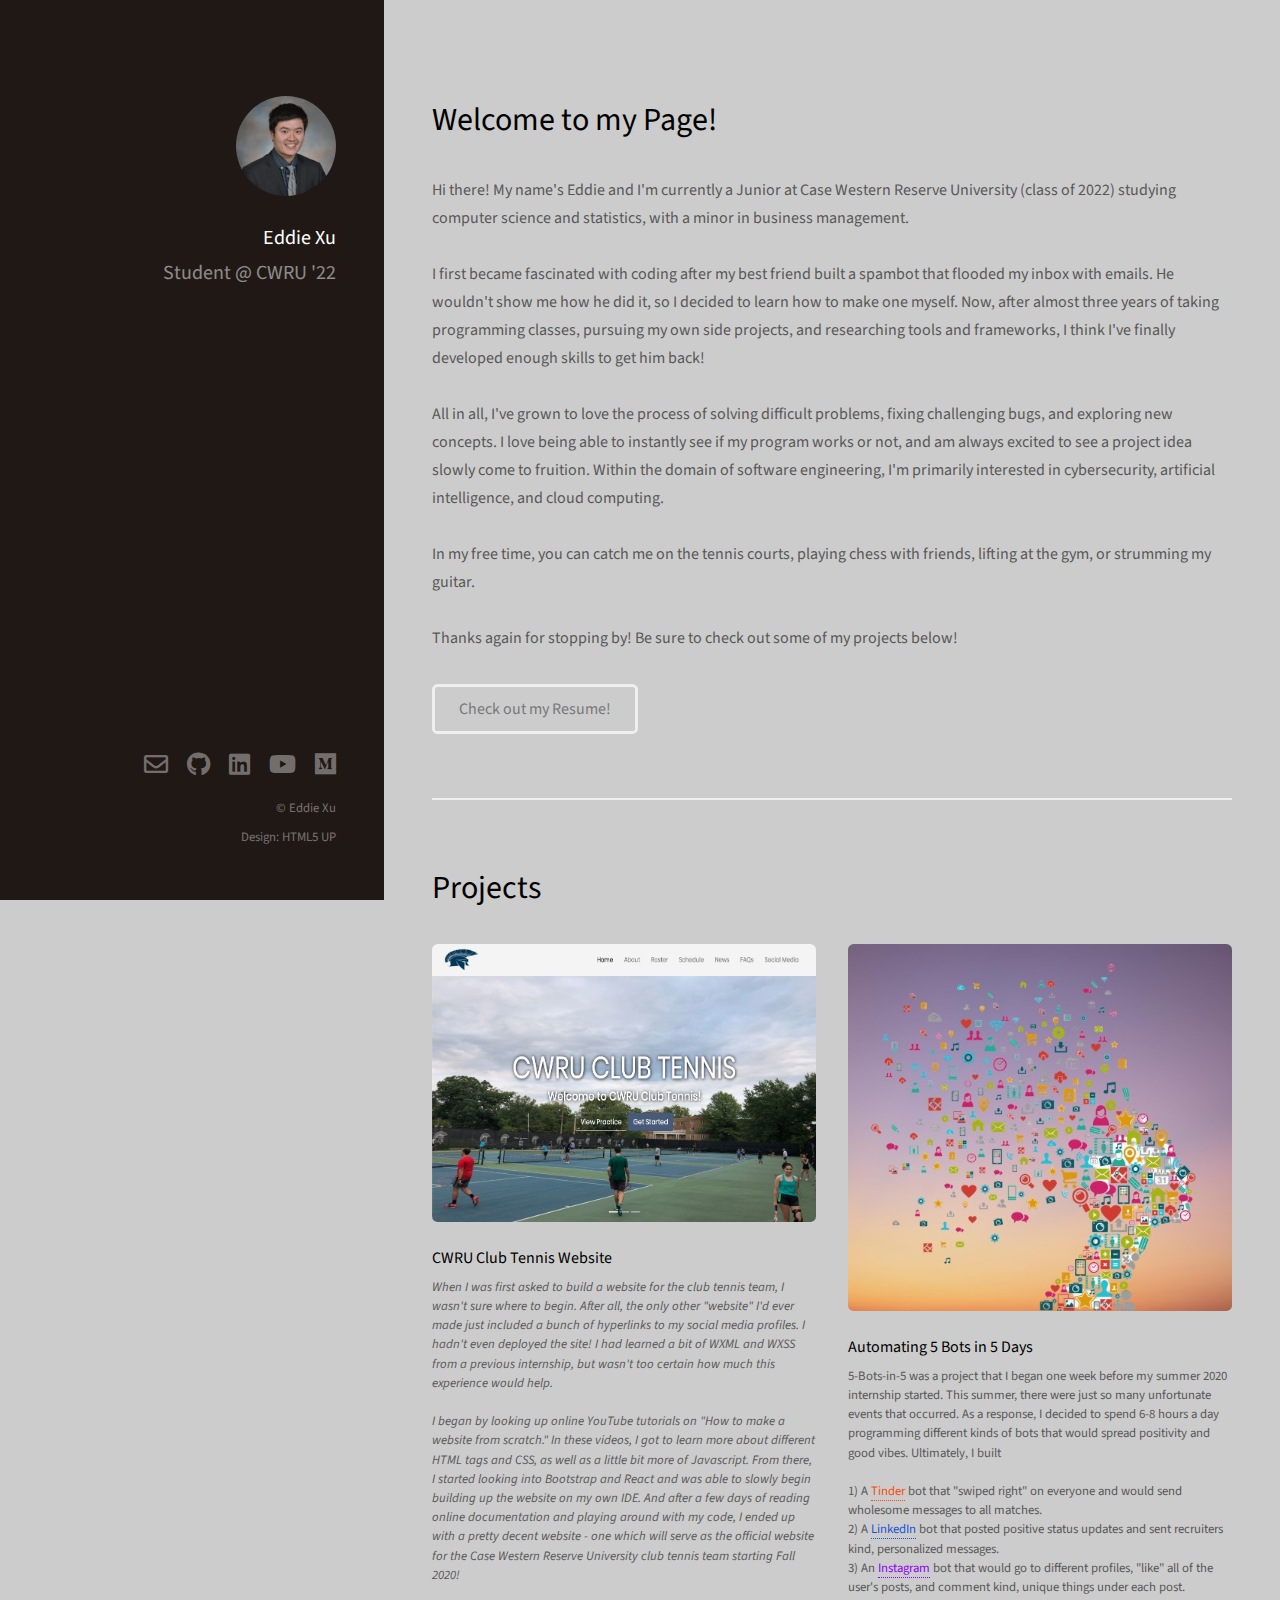
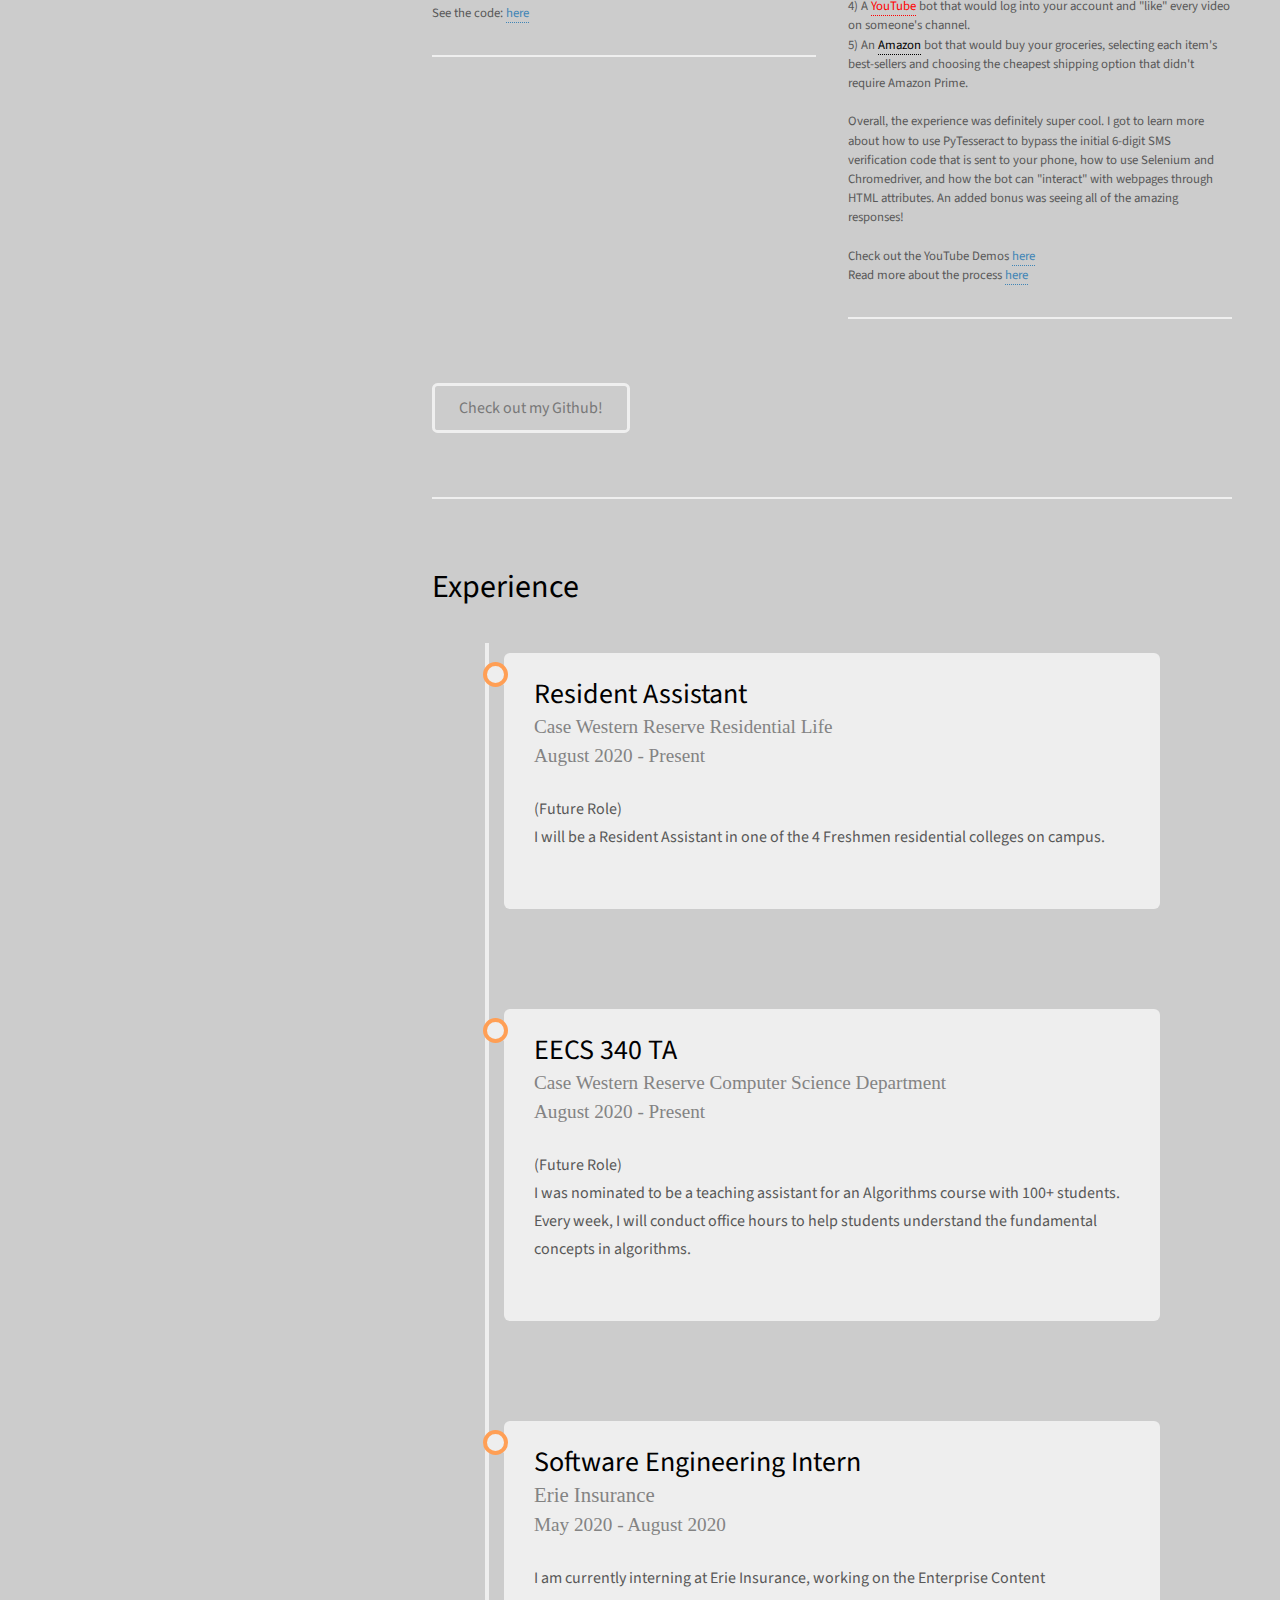
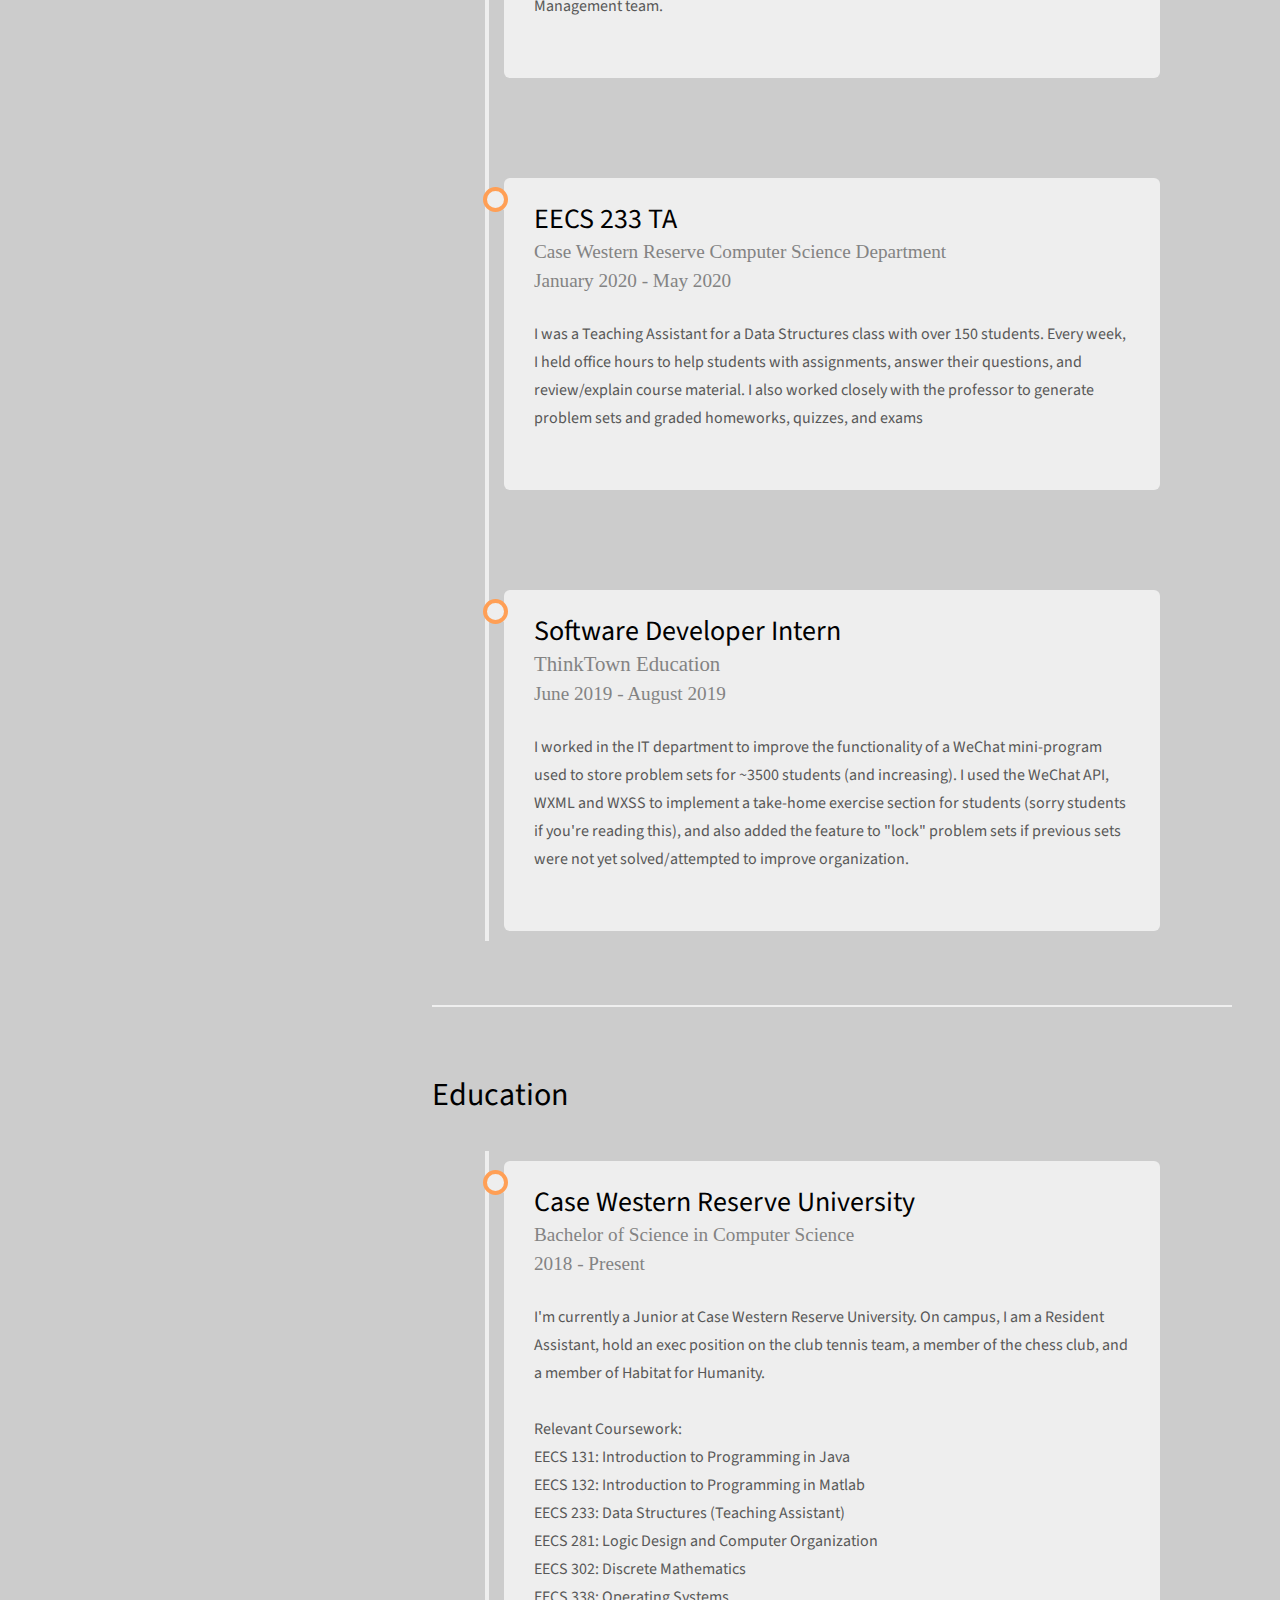
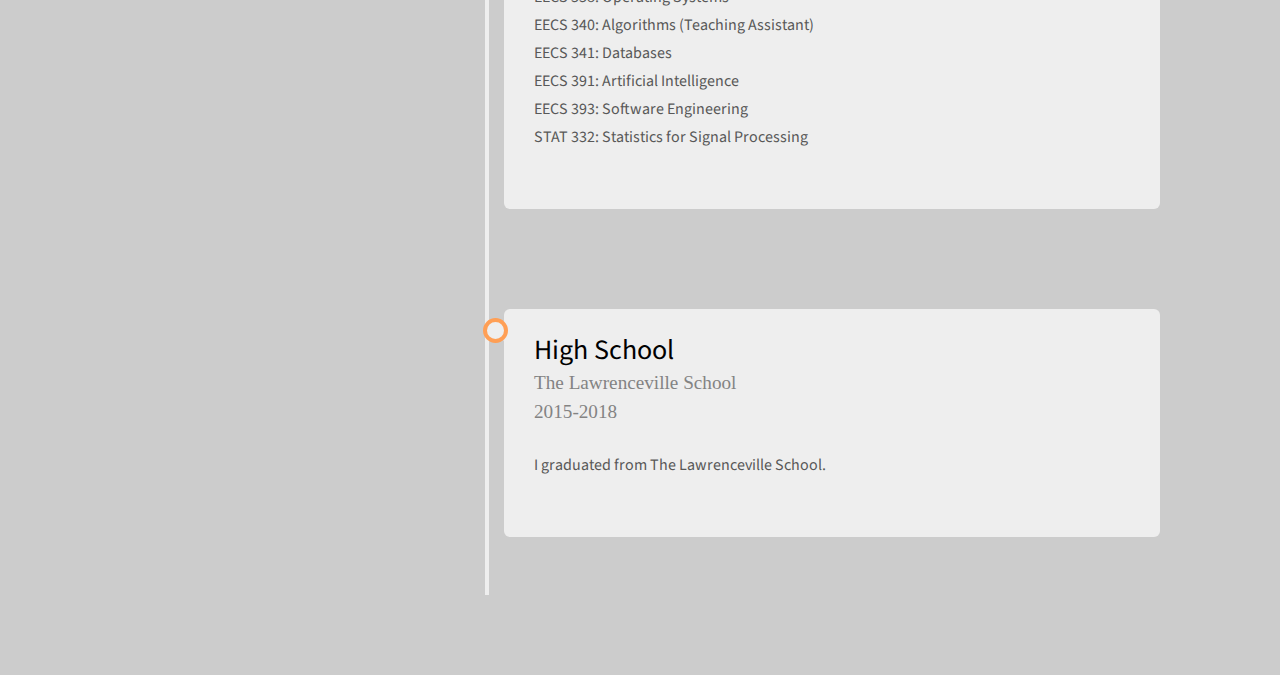
==== commit 0e3e8158: "Edited ThinkTown description" ====
--- a/eddiexu123.html
+++ b/eddiexu123.html
@@ -182,8 +182,8 @@
 									<p>I worked in the IT department to improve the functionality of
 										a WeChat mini-program used to store problem sets for ~3500 students (and increasing).
 										I used the WeChat API, WXML and WXSS to implement a take-home exercise section for students 
-										(sorry students if you're reading this) and helped link the problem sets to a website where
-										teachers could edit/add problems in real-time.
+										(sorry students if you're reading this), and also added the feature to "lock" problem sets 
+										if previous sets were not yet solved/attempted to improve organization.
 									</p>
 								</div>
 							  </div>
